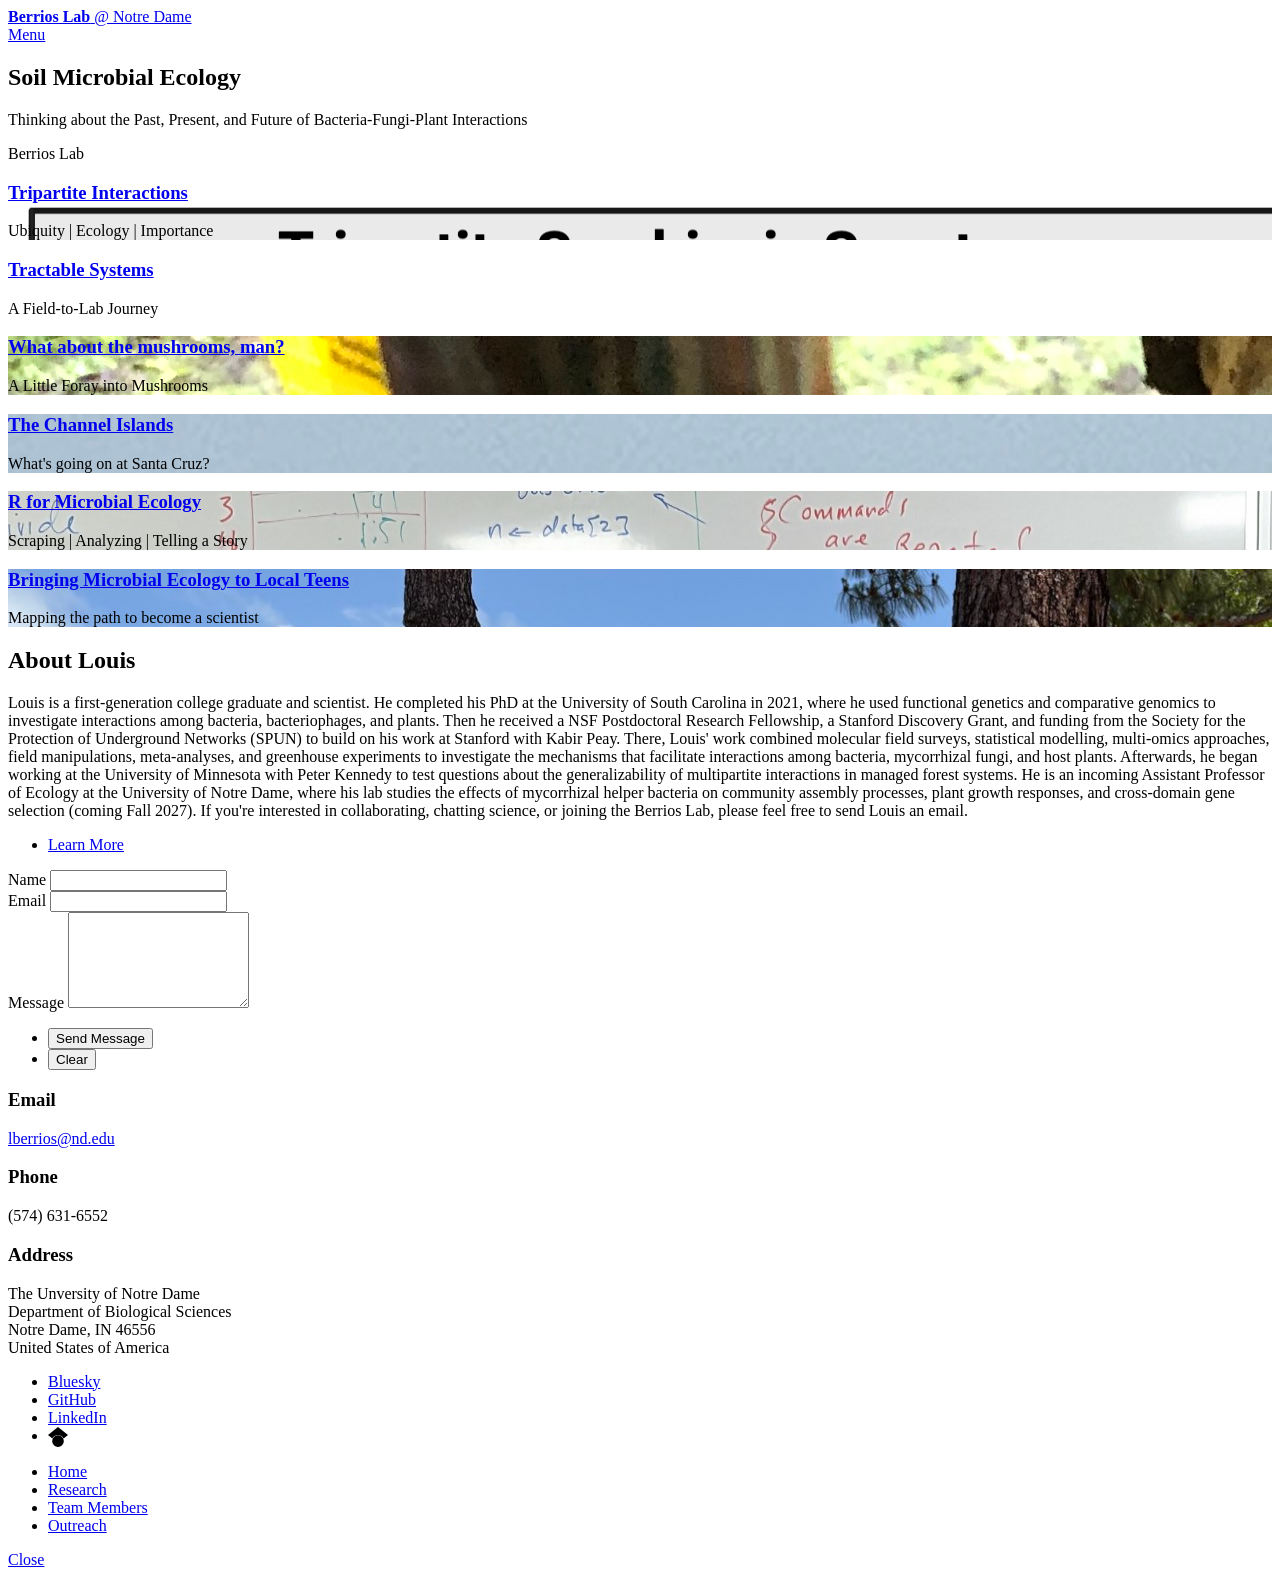
==== index.html @ 1d0874b7 "Update Google Scholar image source in index.html" ====
<!DOCTYPE HTML>
<!--
	Forty by HTML5 UP
	html5up.net | @ajlkn
	Free for personal and commercial use under the CCA 3.0 license (html5up.net/license)
-->
<html>
	<head>
		<title>Berrios Lab</title>
		<meta charset="utf-8" />
		<meta name="viewport" content="width=device-width, initial-scale=1, user-scalable=no" />
		<link rel="stylesheet" href="assets/css/main.css" />
		<link rel="icon" type="image/png" href="favicon.png?" />
		<link rel="stylesheet" href="https://cdn.jsdelivr.net/gh/jpswalsh/academicons@1/css/academicons.min.css">
		<noscript><link rel="stylesheet" href="assets/css/noscript.css" /></noscript>
	</head>
	<body class="is-preload">

		<!-- Wrapper -->
			<div id="wrapper">

				<!-- Header -->
					<header id="header" class="alt">
						<a href="index.html" class="logo"><strong>Berrios Lab</strong> <span>@ Notre Dame</span></a>
						<nav>
							<a href="#menu">Menu</a>
						</nav>
					</header>

				<!-- Menu -->
					<nav id="menu">
						<ul class="links">
							<li><a href="index.html">Home</a></li>
							<li><a href="research.html">Research</a></li>
							<li><a href="team.html">Team Members</a></li>
							<li><a href="outreach.html">Outreach</a></li>
						</ul>
						<ul class="actions stacked">
						</ul>
					</nav>

				<!-- Banner -->
					<section id="banner" class="major">
						<div class="inner">
							<header class="major">
								<h1>Soil Microbial Ecology</h1>
							</header>
							<div class="content">
								<p>Thinking about the Past, Present, and Future of Bacteria-Fungi-Plant Interactions</p>
								</div>
							</header>
							<div class="content">
								<p>Berrios Lab</p>
							</div>
							<article>
									<span class="image">
										<img src="images/banner1.jpeg" alt="" />
									</span>
						</div>
					</section>

				<!-- Main -->
					<div id="main">

						<!-- One -->
							<section id="one" class="tiles">
								<article>
									<span class="image">
										<img src="images/TripartiteSym.png" alt="" />
									</span>
									<header class="major">
										<h3><a href="research.html" class="link">Tripartite Interactions</a></h3>
										<p>Ubiquity | Ecology | Importance</p>
									</header>
								</article>
								<article>
									<span class="image">
										<img src="images/Summary2-2.png" alt="" />
									</span>
									<header class="major">
										<h3><a href="research.html" class="link">Tractable Systems</a></h3>
										<p>A Field-to-Lab Journey</p>
									</header>
								</article>
								<article>
									<span class="image">
										<img src="images/MushroomTable21.jpeg" alt="" />
									</span>
									<header class="major">
										<h3><a href="mushrooms.html" class="link">What about the mushrooms, man?</a></h3>
										<p>A Little Foray into Mushrooms</p>
									</header>
								</article>
								<article>
									<span class="image">
										<img src="images/CINP-1.jpeg" alt="" />
									</span>
									<header class="major">
										<h3><a href="SCI_SPUN.html" class="link">The Channel Islands</a></h3>
										<p>What's going on at Santa Cruz?</p>
									</header>
								</article>
								<article>
									<span class="image">
										<img src="images/Coding1Gen.JPG" alt="" />
									</span>
									<header class="major">
										<h3><a href="research.html" class="link">R for Microbial Ecology</a></h3>
										<p>Scraping | Analyzing | Telling a Story</p>
									</header>
								</article>
								<article>
									<span class="image">
										<img src="images/JLHS.PNG" alt="" />
									</span>
									<header class="major">
										<h3><a href="outreach.html" class="link">Bringing Microbial Ecology to Local Teens</a></h3>
										<p>Mapping the path to become a scientist</p>
									</header>
								</article>
							</section>

						<!-- Two -->
							<section id="two">
								<div class="inner">
									<header class="major">
										<h2>About Louis</h2>
									</header>
									<p> Louis is a first-generation college graduate and scientist. 
										He completed his PhD at the University of South Carolina in 2021, where he used functional genetics and comparative genomics to investigate interactions among bacteria, bacteriophages, and plants. 
										Then he received a NSF Postdoctoral Research Fellowship, a Stanford Discovery Grant, and funding from the Society for the Protection of Underground Networks (SPUN)
										to build on his work at Stanford with Kabir Peay. There, Louis' work combined molecular field surveys, statistical modelling, multi-omics approaches, field manipulations, meta-analyses, and greenhouse experiments to
									    investigate the mechanisms that facilitate interactions among bacteria, mycorrhizal fungi, and host plants. Afterwards, he began working at the University of Minnesota with Peter Kennedy to test questions about the generalizability of multipartite interactions in managed forest systems.
										He is an incoming Assistant Professor of Ecology at the University of Notre Dame, where his lab studies the effects of mycorrhizal helper bacteria on community assembly processes, plant growth responses, and cross-domain gene selection (coming Fall 2027). If you're interested in collaborating, chatting science, or joining the Berrios Lab,
										please feel free to send Louis an email. </p>
									<ul class="actions">
										<li><a href="research.html" class="button next">Learn More</a></li>
									</ul>
								</div>
							</section>

					</div>

				<!-- Contact -->
					<section id="contact">
						<div class="inner">
							<section>
								<form method="post" action="#">
									<div class="fields">
										<div class="field half">
											<label for="name">Name</label>
											<input type="text" name="name" id="name" />
										</div>
										<div class="field half">
											<label for="email">Email</label>
											<input type="text" name="email" id="email" />
										</div>
										<div class="field">
											<label for="message">Message</label>
											<textarea name="message" id="message" rows="6"></textarea>
										</div>
									</div>
									<ul class="actions">
										<li><input type="submit" value="Send Message" class="primary" /></li>
										<li><input type="reset" value="Clear" /></li>
									</ul>
								</form>
							</section>
							<section class="split">
								<section>
									<div class="contact-method">
										<span class="icon solid alt fa-envelope"></span>
										<h3>Email</h3>
										<a href="#">lberrios@nd.edu</a>
									</div>
								</section>
								<section>
									<div class="contact-method">
										<span class="icon solid alt fa-phone"></span>
										<h3>Phone</h3>
										<span>(574) 631-6552</span>
									</div>
								</section>
								<section>
									<div class="contact-method">
										<span class="icon solid alt fa-home"></span>
										<h3>Address</h3>
										<span>
										The Unversity of Notre Dame<br />
									    Department of Biological Sciences<br /> 
										Notre Dame, IN 46556<br />
										United States of America</span>
									</div>
								</section>
							</section>
						</div>
					</section>

				<!-- Footer -->
					<footer id="footer">
						<div class="inner">
							<ul class="icons">
    <li>
        <a href="https://bsky.app/profile/louberrios.bsky.social"
           class="icon brands alt fa-bluesky">
            <span class="label">Bluesky</span>
        </a>
    </li>

    <li>
        <a href="https://github.com/LouisBerrios"
           class="icon brands alt fa-github">
            <span class="label">GitHub</span>
        </a>
    </li>

    <li>
        <a href="https://www.linkedin.com/in/louis-berrios-b2316a267/"
           class="icon brands alt fa-linkedin-in">
            <span class="label">LinkedIn</span>
        </a>
    </li>

   <li>
    <a href="https://scholar.google.com/citations?user=UKVTgq8AAAAJ&hl=en&oi=ao">
        <img src="images/Google-Scholar.svg"
             alt="Google Scholar"
             style="width:1.25em;height:1.25em;vertical-align:middle;">
    </a>
</li>
</ul>

		<!-- Scripts -->
			<script src="assets/js/jquery.min.js"></script>
			<script src="assets/js/jquery.scrolly.min.js"></script>
			<script src="assets/js/jquery.scrollex.min.js"></script>
			<script src="assets/js/browser.min.js"></script>
			<script src="assets/js/breakpoints.min.js"></script>
			<script src="assets/js/util.js"></script>
			<script src="assets/js/main.js"></script>

	</body>
</html>
---- assets/css/main.css ----
@import url(fontawesome-all.min.css);
@import url("https://fonts.googleapis.com/css?family=Source+Sans+Pro:300,300italic,600,600italic");

/*
	Forty by HTML5 UP
	html5up.net | @ajlkn
	Free for personal and commercial use under the CCA 3.0 license (html5up.net/license)
*/

html, body, div, span, applet, object,
iframe, h1, h2, h3, h4, h5, h6, p, blockquote,
pre, a, abbr, acronym, address, big, cite,
code, del, dfn, em, img, ins, kbd, q, s, samp,
small, strike, strong, sub, sup, tt, var, b,
u, i, center, dl, dt, dd, ol, ul, li, fieldset,
form, label, legend, table, caption, tbody,
tfoot, thead, tr, th, td, article, aside,
canvas, details, embed, figure, figcaption,
footer, header, hgroup, menu, nav, output, ruby,
section, summary, time, mark, audio, video {
	margin: 0;
	padding: 0;
	border: 0;
	font-size: 100%;
	font: inherit;
	vertical-align: baseline;}

article, aside, details, figcaption, figure,
footer, header, hgroup, menu, nav, section {
	display: block;}

body {
	line-height: 1;
}

ol, ul {
	list-style: none;
}

blockquote, q {
	quotes: none;
}

	blockquote:before, blockquote:after, q:before, q:after {
		content: '';
		content: none;
	}

table {
	border-collapse: collapse;
	border-spacing: 0;
}

body {
	-webkit-text-size-adjust: none;
}

mark {
	background-color: transparent;
	color: inherit;
}

input::-moz-focus-inner {
	border: 0;
	padding: 0;
}

input, select, textarea {
	-moz-appearance: none;
	-webkit-appearance: none;
	-ms-appearance: none;
	appearance: none;
}

/* Basic */

	@-ms-viewport {
		width: device-width;
	}

	body {
		-ms-overflow-style: scrollbar;
	}

	@media screen and (max-width: 480px) {

		html, body {
			min-width: 320px;
		}

	}

	html {
		box-sizing: border-box;
	}

	*, *:before, *:after {
		box-sizing: inherit;
	}

	body {
		background: #242943;
	}

		body.is-preload *, body.is-preload *:before, body.is-preload *:after {
			-moz-animation: none !important;
			-webkit-animation: none !important;
			-ms-animation: none !important;
			animation: none !important;
			-moz-transition: none !important;
			-webkit-transition: none !important;
			-ms-transition: none !important;
			transition: none !important;
		}

/* Type */

	body, input, select, textarea {
		color: #ffffff;
		font-family: "Source Sans Pro", Helvetica, sans-serif;
		font-size: 17pt;
		font-weight: 300;
		letter-spacing: 0.025em;
		line-height: 1.65;
	}

		@media screen and (max-width: 1680px) {

			body, input, select, textarea {
				font-size: 14pt;
			}

		}

		@media screen and (max-width: 1280px) {

			body, input, select, textarea {
				font-size: 12pt;
			}

		}

		@media screen and (max-width: 360px) {

			body, input, select, textarea {
				font-size: 11pt;
			}

		}

	a {
		-moz-transition: color 0.2s ease-in-out, border-bottom-color 0.2s ease-in-out;
		-webkit-transition: color 0.2s ease-in-out, border-bottom-color 0.2s ease-in-out;
		-ms-transition: color 0.2s ease-in-out, border-bottom-color 0.2s ease-in-out;
		transition: color 0.2s ease-in-out, border-bottom-color 0.2s ease-in-out;
		border-bottom: dotted 1px;
		color: inherit;
		text-decoration: none;
	}

		a:hover {
			border-bottom-color: transparent;
			color: #9bf1ff !important;
		}

		a:active {
			color: #53e3fb !important;
		}

	strong, b {
		color: #ffffff;
		font-weight: 600;
	}

	em, i {
		font-style: italic;
	}

	p {
		margin: 0 0 2em 0;
	}

	h1, h2, h3, h4, h5, h6 {
		color: #ffffff;
		font-weight: 600;
		line-height: 1.65;
		margin: 0 0 1em 0;
	}

		h1 a, h2 a, h3 a, h4 a, h5 a, h6 a {
			color: inherit;
			border-bottom: 0;
		}

	h1 {
		font-size: 2.5em;
	}

	h2 {
		font-size: 1.75em;
	}

	h3 {
		font-size: 1.35em;
	}

	h4 {
		font-size: 1.1em;
	}

	h5 {
		font-size: 0.9em;
	}

	h6 {
		font-size: 0.7em;
	}

	@media screen and (max-width: 736px) {

		h1 {
			font-size: 2em;
		}

		h2 {
			font-size: 1.5em;
		}

		h3 {
			font-size: 1.25em;
		}

	}

	sub {
		font-size: 0.8em;
		position: relative;
		top: 0.5em;
	}

	sup {
		font-size: 0.8em;
		position: relative;
		top: -0.5em;
	}

	blockquote {
		border-left: solid 4px rgba(212, 212, 255, 0.1);
		font-style: italic;
		margin: 0 0 2em 0;
		padding: 0.5em 0 0.5em 2em;
	}

	code {
		background: rgba(212, 212, 255, 0.035);
		font-family: "Courier New", monospace;
		font-size: 0.9em;
		margin: 0 0.25em;
		padding: 0.25em 0.65em;
	}

	pre {
		-webkit-overflow-scrolling: touch;
		font-family: "Courier New", monospace;
		font-size: 0.9em;
		margin: 0 0 2em 0;
	}

		pre code {
			display: block;
			line-height: 1.75;
			padding: 1em 1.5em;
			overflow-x: auto;
		}

	hr {
		border: 0;
		border-bottom: solid 1px rgba(212, 212, 255, 0.1);
		margin: 2em 0;
	}

		hr.major {
			margin: 3em 0;
		}

	.align-left {
		text-align: left;
	}

	.align-center {
		text-align: center;
	}

	.align-right {
		text-align: right;
	}

/* Row */

	.row {
		display: flex;
		flex-wrap: wrap;
		box-sizing: border-box;
		align-items: stretch;
	}

		.row > * {
			box-sizing: border-box;
		}

		.row.gtr-uniform > * > :last-child {
			margin-bottom: 0;
		}

		.row.aln-left {
			justify-content: flex-start;
		}

		.row.aln-center {
			justify-content: center;
		}

		.row.aln-right {
			justify-content: flex-end;
		}

		.row.aln-top {
			align-items: flex-start;
		}

		.row.aln-middle {
			align-items: center;
		}

		.row.aln-bottom {
			align-items: flex-end;
		}

		.row > .imp {
			order: -1;
		}

		.row > .col-1 {
			width: 8.33333%;
		}

		.row > .off-1 {
			margin-left: 8.33333%;
		}

		.row > .col-2 {
			width: 16.66667%;
		}

		.row > .off-2 {
			margin-left: 16.66667%;
		}

		.row > .col-3 {
			width: 25%;
		}

		.row > .off-3 {
			margin-left: 25%;
		}

		.row > .col-4 {
			width: 33.33333%;
		}

		.row > .off-4 {
			margin-left: 33.33333%;
		}

		.row > .col-5 {
			width: 41.66667%;
		}

		.row > .off-5 {
			margin-left: 41.66667%;
		}

		.row > .col-6 {
			width: 50%;
		}

		.row > .off-6 {
			margin-left: 50%;
		}

		.row > .col-7 {
			width: 58.33333%;
		}

		.row > .off-7 {
			margin-left: 58.33333%;
		}

		.row > .col-8 {
			width: 66.66667%;
		}

		.row > .off-8 {
			margin-left: 66.66667%;
		}

		.row > .col-9 {
			width: 75%;
		}

		.row > .off-9 {
			margin-left: 75%;
		}

		.row > .col-10 {
			width: 83.33333%;
		}

		.row > .off-10 {
			margin-left: 83.33333%;
		}

		.row > .col-11 {
			width: 91.66667%;
		}

		.row > .off-11 {
			margin-left: 91.66667%;
		}

		.row > .col-12 {
			width: 100%;
		}

		.row > .off-12 {
			margin-left: 100%;
		}

		.row.gtr-0 {
			margin-top: 0;
			margin-left: 0em;
		}

			.row.gtr-0 > * {
				padding: 0 0 0 0em;
			}

			.row.gtr-0.gtr-uniform {
				margin-top: 0em;
			}

				.row.gtr-0.gtr-uniform > * {
					padding-top: 0em;
				}

		.row.gtr-25 {
			margin-top: 0;
			margin-left: -0.5em;
		}

			.row.gtr-25 > * {
				padding: 0 0 0 0.5em;
			}

			.row.gtr-25.gtr-uniform {
				margin-top: -0.5em;
			}

				.row.gtr-25.gtr-uniform > * {
					padding-top: 0.5em;
				}

		.row.gtr-50 {
			margin-top: 0;
			margin-left: -1em;
		}

			.row.gtr-50 > * {
				padding: 0 0 0 1em;
			}

			.row.gtr-50.gtr-uniform {
				margin-top: -1em;
			}

				.row.gtr-50.gtr-uniform > * {
					padding-top: 1em;
				}

		.row {
			margin-top: 0;
			margin-left: -2em;
		}

			.row > * {
				padding: 0 0 0 2em;
			}

			.row.gtr-uniform {
				margin-top: -2em;
			}

				.row.gtr-uniform > * {
					padding-top: 2em;
				}

		.row.gtr-150 {
			margin-top: 0;
			margin-left: -3em;
		}

			.row.gtr-150 > * {
				padding: 0 0 0 3em;
			}

			.row.gtr-150.gtr-uniform {
				margin-top: -3em;
			}

				.row.gtr-150.gtr-uniform > * {
					padding-top: 3em;
				}

		.row.gtr-200 {
			margin-top: 0;
			margin-left: -4em;
		}

			.row.gtr-200 > * {
				padding: 0 0 0 4em;
			}

			.row.gtr-200.gtr-uniform {
				margin-top: -4em;
			}

				.row.gtr-200.gtr-uniform > * {
					padding-top: 4em;
				}

		@media screen and (max-width: 1680px) {

			.row {
				display: flex;
				flex-wrap: wrap;
				box-sizing: border-box;
				align-items: stretch;
			}

				.row > * {
					box-sizing: border-box;
				}

				.row.gtr-uniform > * > :last-child {
					margin-bottom: 0;
				}

				.row.aln-left {
					justify-content: flex-start;
				}

				.row.aln-center {
					justify-content: center;
				}

				.row.aln-right {
					justify-content: flex-end;
				}

				.row.aln-top {
					align-items: flex-start;
				}

				.row.aln-middle {
					align-items: center;
				}

				.row.aln-bottom {
					align-items: flex-end;
				}

				.row > .imp-xlarge {
					order: -1;
				}

				.row > .col-1-xlarge {
					width: 8.33333%;
				}

				.row > .off-1-xlarge {
					margin-left: 8.33333%;
				}

				.row > .col-2-xlarge {
					width: 16.66667%;
				}

				.row > .off-2-xlarge {
					margin-left: 16.66667%;
				}

				.row > .col-3-xlarge {
					width: 25%;
				}

				.row > .off-3-xlarge {
					margin-left: 25%;
				}

				.row > .col-4-xlarge {
					width: 33.33333%;
				}

				.row > .off-4-xlarge {
					margin-left: 33.33333%;
				}

				.row > .col-5-xlarge {
					width: 41.66667%;
				}

				.row > .off-5-xlarge {
					margin-left: 41.66667%;
				}

				.row > .col-6-xlarge {
					width: 50%;
				}

				.row > .off-6-xlarge {
					margin-left: 50%;
				}

				.row > .col-7-xlarge {
					width: 58.33333%;
				}

				.row > .off-7-xlarge {
					margin-left: 58.33333%;
				}

				.row > .col-8-xlarge {
					width: 66.66667%;
				}

				.row > .off-8-xlarge {
					margin-left: 66.66667%;
				}

				.row > .col-9-xlarge {
					width: 75%;
				}

				.row > .off-9-xlarge {
					margin-left: 75%;
				}

				.row > .col-10-xlarge {
					width: 83.33333%;
				}

				.row > .off-10-xlarge {
					margin-left: 83.33333%;
				}

				.row > .col-11-xlarge {
					width: 91.66667%;
				}

				.row > .off-11-xlarge {
					margin-left: 91.66667%;
				}

				.row > .col-12-xlarge {
					width: 100%;
				}

				.row > .off-12-xlarge {
					margin-left: 100%;
				}

				.row.gtr-0 {
					margin-top: 0;
					margin-left: 0em;
				}

					.row.gtr-0 > * {
						padding: 0 0 0 0em;
					}

					.row.gtr-0.gtr-uniform {
						margin-top: 0em;
					}

						.row.gtr-0.gtr-uniform > * {
							padding-top: 0em;
						}

				.row.gtr-25 {
					margin-top: 0;
					margin-left: -0.5em;
				}

					.row.gtr-25 > * {
						padding: 0 0 0 0.5em;
					}

					.row.gtr-25.gtr-uniform {
						margin-top: -0.5em;
					}

						.row.gtr-25.gtr-uniform > * {
							padding-top: 0.5em;
						}

				.row.gtr-50 {
					margin-top: 0;
					margin-left: -1em;
				}

					.row.gtr-50 > * {
						padding: 0 0 0 1em;
					}

					.row.gtr-50.gtr-uniform {
						margin-top: -1em;
					}

						.row.gtr-50.gtr-uniform > * {
							padding-top: 1em;
						}

				.row {
					margin-top: 0;
					margin-left: -2em;
				}

					.row > * {
						padding: 0 0 0 2em;
					}

					.row.gtr-uniform {
						margin-top: -2em;
					}

						.row.gtr-uniform > * {
							padding-top: 2em;
						}

				.row.gtr-150 {
					margin-top: 0;
					margin-left: -3em;
				}

					.row.gtr-150 > * {
						padding: 0 0 0 3em;
					}

					.row.gtr-150.gtr-uniform {
						margin-top: -3em;
					}

						.row.gtr-150.gtr-uniform > * {
							padding-top: 3em;
						}

				.row.gtr-200 {
					margin-top: 0;
					margin-left: -4em;
				}

					.row.gtr-200 > * {
						padding: 0 0 0 4em;
					}

					.row.gtr-200.gtr-uniform {
						margin-top: -4em;
					}

						.row.gtr-200.gtr-uniform > * {
							padding-top: 4em;
						}

		}

		@media screen and (max-width: 1280px) {

			.row {
				display: flex;
				flex-wrap: wrap;
				box-sizing: border-box;
				align-items: stretch;
			}

				.row > * {
					box-sizing: border-box;
				}

				.row.gtr-uniform > * > :last-child {
					margin-bottom: 0;
				}

				.row.aln-left {
					justify-content: flex-start;
				}

				.row.aln-center {
					justify-content: center;
				}

				.row.aln-right {
					justify-content: flex-end;
				}

				.row.aln-top {
					align-items: flex-start;
				}

				.row.aln-middle {
					align-items: center;
				}

				.row.aln-bottom {
					align-items: flex-end;
				}

				.row > .imp-large {
					order: -1;
				}

				.row > .col-1-large {
					width: 8.33333%;
				}

				.row > .off-1-large {
					margin-left: 8.33333%;
				}

				.row > .col-2-large {
					width: 16.66667%;
				}

				.row > .off-2-large {
					margin-left: 16.66667%;
				}

				.row > .col-3-large {
					width: 25%;
				}

				.row > .off-3-large {
					margin-left: 25%;
				}

				.row > .col-4-large {
					width: 33.33333%;
				}

				.row > .off-4-large {
					margin-left: 33.33333%;
				}

				.row > .col-5-large {
					width: 41.66667%;
				}

				.row > .off-5-large {
					margin-left: 41.66667%;
				}

				.row > .col-6-large {
					width: 50%;
				}

				.row > .off-6-large {
					margin-left: 50%;
				}

				.row > .col-7-large {
					width: 58.33333%;
				}

				.row > .off-7-large {
					margin-left: 58.33333%;
				}

				.row > .col-8-large {
					width: 66.66667%;
				}

				.row > .off-8-large {
					margin-left: 66.66667%;
				}

				.row > .col-9-large {
					width: 75%;
				}

				.row > .off-9-large {
					margin-left: 75%;
				}

				.row > .col-10-large {
					width: 83.33333%;
				}

				.row > .off-10-large {
					margin-left: 83.33333%;
				}

				.row > .col-11-large {
					width: 91.66667%;
				}

				.row > .off-11-large {
					margin-left: 91.66667%;
				}

				.row > .col-12-large {
					width: 100%;
				}

				.row > .off-12-large {
					margin-left: 100%;
				}

				.row.gtr-0 {
					margin-top: 0;
					margin-left: 0em;
				}

					.row.gtr-0 > * {
						padding: 0 0 0 0em;
					}

					.row.gtr-0.gtr-uniform {
						margin-top: 0em;
					}

						.row.gtr-0.gtr-uniform > * {
							padding-top: 0em;
						}

				.row.gtr-25 {
					margin-top: 0;
					margin-left: -0.375em;
				}

					.row.gtr-25 > * {
						padding: 0 0 0 0.375em;
					}

					.row.gtr-25.gtr-uniform {
						margin-top: -0.375em;
					}

						.row.gtr-25.gtr-uniform > * {
							padding-top: 0.375em;
						}

				.row.gtr-50 {
					margin-top: 0;
					margin-left: -0.75em;
				}

					.row.gtr-50 > * {
						padding: 0 0 0 0.75em;
					}

					.row.gtr-50.gtr-uniform {
						margin-top: -0.75em;
					}

						.row.gtr-50.gtr-uniform > * {
							padding-top: 0.75em;
						}

				.row {
					margin-top: 0;
					margin-left: -1.5em;
				}

					.row > * {
						padding: 0 0 0 1.5em;
					}

					.row.gtr-uniform {
						margin-top: -1.5em;
					}

						.row.gtr-uniform > * {
							padding-top: 1.5em;
						}

				.row.gtr-150 {
					margin-top: 0;
					margin-left: -2.25em;
				}

					.row.gtr-150 > * {
						padding: 0 0 0 2.25em;
					}

					.row.gtr-150.gtr-uniform {
						margin-top: -2.25em;
					}

						.row.gtr-150.gtr-uniform > * {
							padding-top: 2.25em;
						}

				.row.gtr-200 {
					margin-top: 0;
					margin-left: -3em;
				}

					.row.gtr-200 > * {
						padding: 0 0 0 3em;
					}

					.row.gtr-200.gtr-uniform {
						margin-top: -3em;
					}

						.row.gtr-200.gtr-uniform > * {
							padding-top: 3em;
						}

		}

		@media screen and (max-width: 980px) {

			.row {
				display: flex;
				flex-wrap: wrap;
				box-sizing: border-box;
				align-items: stretch;
			}

				.row > * {
					box-sizing: border-box;
				}

				.row.gtr-uniform > * > :last-child {
					margin-bottom: 0;
				}

				.row.aln-left {
					justify-content: flex-start;
				}

				.row.aln-center {
					justify-content: center;
				}

				.row.aln-right {
					justify-content: flex-end;
				}

				.row.aln-top {
					align-items: flex-start;
				}

				.row.aln-middle {
					align-items: center;
				}

				.row.aln-bottom {
					align-items: flex-end;
				}

				.row > .imp-medium {
					order: -1;
				}

				.row > .col-1-medium {
					width: 8.33333%;
				}

				.row > .off-1-medium {
					margin-left: 8.33333%;
				}

				.row > .col-2-medium {
					width: 16.66667%;
				}

				.row > .off-2-medium {
					margin-left: 16.66667%;
				}

				.row > .col-3-medium {
					width: 25%;
				}

				.row > .off-3-medium {
					margin-left: 25%;
				}

				.row > .col-4-medium {
					width: 33.33333%;
				}

				.row > .off-4-medium {
					margin-left: 33.33333%;
				}

				.row > .col-5-medium {
					width: 41.66667%;
				}

				.row > .off-5-medium {
					margin-left: 41.66667%;
				}

				.row > .col-6-medium {
					width: 50%;
				}

				.row > .off-6-medium {
					margin-left: 50%;
				}

				.row > .col-7-medium {
					width: 58.33333%;
				}

				.row > .off-7-medium {
					margin-left: 58.33333%;
				}

				.row > .col-8-medium {
					width: 66.66667%;
				}

				.row > .off-8-medium {
					margin-left: 66.66667%;
				}

				.row > .col-9-medium {
					width: 75%;
				}

				.row > .off-9-medium {
					margin-left: 75%;
				}

				.row > .col-10-medium {
					width: 83.33333%;
				}

				.row > .off-10-medium {
					margin-left: 83.33333%;
				}

				.row > .col-11-medium {
					width: 91.66667%;
				}

				.row > .off-11-medium {
					margin-left: 91.66667%;
				}

				.row > .col-12-medium {
					width: 100%;
				}

				.row > .off-12-medium {
					margin-left: 100%;
				}

				.row.gtr-0 {
					margin-top: 0;
					margin-left: 0em;
				}

					.row.gtr-0 > * {
						padding: 0 0 0 0em;
					}

					.row.gtr-0.gtr-uniform {
						margin-top: 0em;
					}

						.row.gtr-0.gtr-uniform > * {
							padding-top: 0em;
						}

				.row.gtr-25 {
					margin-top: 0;
					margin-left: -0.375em;
				}

					.row.gtr-25 > * {
						padding: 0 0 0 0.375em;
					}

					.row.gtr-25.gtr-uniform {
						margin-top: -0.375em;
					}

						.row.gtr-25.gtr-uniform > * {
							padding-top: 0.375em;
						}

				.row.gtr-50 {
					margin-top: 0;
					margin-left: -0.75em;
				}

					.row.gtr-50 > * {
						padding: 0 0 0 0.75em;
					}

					.row.gtr-50.gtr-uniform {
						margin-top: -0.75em;
					}

						.row.gtr-50.gtr-uniform > * {
							padding-top: 0.75em;
						}

				.row {
					margin-top: 0;
					margin-left: -1.5em;
				}

					.row > * {
						padding: 0 0 0 1.5em;
					}

					.row.gtr-uniform {
						margin-top: -1.5em;
					}

						.row.gtr-uniform > * {
							padding-top: 1.5em;
						}

				.row.gtr-150 {
					margin-top: 0;
					margin-left: -2.25em;
				}

					.row.gtr-150 > * {
						padding: 0 0 0 2.25em;
					}

					.row.gtr-150.gtr-uniform {
						margin-top: -2.25em;
					}

						.row.gtr-150.gtr-uniform > * {
							padding-top: 2.25em;
						}

				.row.gtr-200 {
					margin-top: 0;
					margin-left: -3em;
				}

					.row.gtr-200 > * {
						padding: 0 0 0 3em;
					}

					.row.gtr-200.gtr-uniform {
						margin-top: -3em;
					}

						.row.gtr-200.gtr-uniform > * {
							padding-top: 3em;
						}

		}

		@media screen and (max-width: 736px) {

			.row {
				display: flex;
				flex-wrap: wrap;
				box-sizing: border-box;
				align-items: stretch;
			}

				.row > * {
					box-sizing: border-box;
				}

				.row.gtr-uniform > * > :last-child {
					margin-bottom: 0;
				}

				.row.aln-left {
					justify-content: flex-start;
				}

				.row.aln-center {
					justify-content: center;
				}

				.row.aln-right {
					justify-content: flex-end;
				}

				.row.aln-top {
					align-items: flex-start;
				}

				.row.aln-middle {
					align-items: center;
				}

				.row.aln-bottom {
					align-items: flex-end;
				}

				.row > .imp-small {
					order: -1;
				}

				.row > .col-1-small {
					width: 8.33333%;
				}

				.row > .off-1-small {
					margin-left: 8.33333%;
				}

				.row > .col-2-small {
					width: 16.66667%;
				}

				.row > .off-2-small {
					margin-left: 16.66667%;
				}

				.row > .col-3-small {
					width: 25%;
				}

				.row > .off-3-small {
					margin-left: 25%;
				}

				.row > .col-4-small {
					width: 33.33333%;
				}

				.row > .off-4-small {
					margin-left: 33.33333%;
				}

				.row > .col-5-small {
					width: 41.66667%;
				}

				.row > .off-5-small {
					margin-left: 41.66667%;
				}

				.row > .col-6-small {
					width: 50%;
				}

				.row > .off-6-small {
					margin-left: 50%;
				}

				.row > .col-7-small {
					width: 58.33333%;
				}

				.row > .off-7-small {
					margin-left: 58.33333%;
				}

				.row > .col-8-small {
					width: 66.66667%;
				}

				.row > .off-8-small {
					margin-left: 66.66667%;
				}

				.row > .col-9-small {
					width: 75%;
				}

				.row > .off-9-small {
					margin-left: 75%;
				}

				.row > .col-10-small {
					width: 83.33333%;
				}

				.row > .off-10-small {
					margin-left: 83.33333%;
				}

				.row > .col-11-small {
					width: 91.66667%;
				}

				.row > .off-11-small {
					margin-left: 91.66667%;
				}

				.row > .col-12-small {
					width: 100%;
				}

				.row > .off-12-small {
					margin-left: 100%;
				}

				.row.gtr-0 {
					margin-top: 0;
					margin-left: 0em;
				}

					.row.gtr-0 > * {
						padding: 0 0 0 0em;
					}

					.row.gtr-0.gtr-uniform {
						margin-top: 0em;
					}

						.row.gtr-0.gtr-uniform > * {
							padding-top: 0em;
						}

				.row.gtr-25 {
					margin-top: 0;
					margin-left: -0.3125em;
				}

					.row.gtr-25 > * {
						padding: 0 0 0 0.3125em;
					}

					.row.gtr-25.gtr-uniform {
						margin-top: -0.3125em;
					}

						.row.gtr-25.gtr-uniform > * {
							padding-top: 0.3125em;
						}

				.row.gtr-50 {
					margin-top: 0;
					margin-left: -0.625em;
				}

					.row.gtr-50 > * {
						padding: 0 0 0 0.625em;
					}

					.row.gtr-50.gtr-uniform {
						margin-top: -0.625em;
					}

						.row.gtr-50.gtr-uniform > * {
							padding-top: 0.625em;
						}

				.row {
					margin-top: 0;
					margin-left: -1.25em;
				}

					.row > * {
						padding: 0 0 0 1.25em;
					}

					.row.gtr-uniform {
						margin-top: -1.25em;
					}

						.row.gtr-uniform > * {
							padding-top: 1.25em;
						}

				.row.gtr-150 {
					margin-top: 0;
					margin-left: -1.875em;
				}

					.row.gtr-150 > * {
						padding: 0 0 0 1.875em;
					}

					.row.gtr-150.gtr-uniform {
						margin-top: -1.875em;
					}

						.row.gtr-150.gtr-uniform > * {
							padding-top: 1.875em;
						}

				.row.gtr-200 {
					margin-top: 0;
					margin-left: -2.5em;
				}

					.row.gtr-200 > * {
						padding: 0 0 0 2.5em;
					}

					.row.gtr-200.gtr-uniform {
						margin-top: -2.5em;
					}

						.row.gtr-200.gtr-uniform > * {
							padding-top: 2.5em;
						}

		}

		@media screen and (max-width: 480px) {

			.row {
				display: flex;
				flex-wrap: wrap;
				box-sizing: border-box;
				align-items: stretch;
			}

				.row > * {
					box-sizing: border-box;
				}

				.row.gtr-uniform > * > :last-child {
					margin-bottom: 0;
				}

				.row.aln-left {
					justify-content: flex-start;
				}

				.row.aln-center {
					justify-content: center;
				}

				.row.aln-right {
					justify-content: flex-end;
				}

				.row.aln-top {
					align-items: flex-start;
				}

				.row.aln-middle {
					align-items: center;
				}

				.row.aln-bottom {
					align-items: flex-end;
				}

				.row > .imp-xsmall {
					order: -1;
				}

				.row > .col-1-xsmall {
					width: 8.33333%;
				}

				.row > .off-1-xsmall {
					margin-left: 8.33333%;
				}

				.row > .col-2-xsmall {
					width: 16.66667%;
				}

				.row > .off-2-xsmall {
					margin-left: 16.66667%;
				}

				.row > .col-3-xsmall {
					width: 25%;
				}

				.row > .off-3-xsmall {
					margin-left: 25%;
				}

				.row > .col-4-xsmall {
					width: 33.33333%;
				}

				.row > .off-4-xsmall {
					margin-left: 33.33333%;
				}

				.row > .col-5-xsmall {
					width: 41.66667%;
				}

				.row > .off-5-xsmall {
					margin-left: 41.66667%;
				}

				.row > .col-6-xsmall {
					width: 50%;
				}

				.row > .off-6-xsmall {
					margin-left: 50%;
				}

				.row > .col-7-xsmall {
					width: 58.33333%;
				}

				.row > .off-7-xsmall {
					margin-left: 58.33333%;
				}

				.row > .col-8-xsmall {
					width: 66.66667%;
				}

				.row > .off-8-xsmall {
					margin-left: 66.66667%;
				}

				.row > .col-9-xsmall {
					width: 75%;
				}

				.row > .off-9-xsmall {
					margin-left: 75%;
				}

				.row > .col-10-xsmall {
					width: 83.33333%;
				}

				.row > .off-10-xsmall {
					margin-left: 83.33333%;
				}

				.row > .col-11-xsmall {
					width: 91.66667%;
				}

				.row > .off-11-xsmall {
					margin-left: 91.66667%;
				}

				.row > .col-12-xsmall {
					width: 100%;
				}

				.row > .off-12-xsmall {
					margin-left: 100%;
				}

				.row.gtr-0 {
					margin-top: 0;
					margin-left: 0em;
				}

					.row.gtr-0 > * {
						padding: 0 0 0 0em;
					}

					.row.gtr-0.gtr-uniform {
						margin-top: 0em;
					}

						.row.gtr-0.gtr-uniform > * {
							padding-top: 0em;
						}

				.row.gtr-25 {
					margin-top: 0;
					margin-left: -0.3125em;
				}

					.row.gtr-25 > * {
						padding: 0 0 0 0.3125em;
					}

					.row.gtr-25.gtr-uniform {
						margin-top: -0.3125em;
					}

						.row.gtr-25.gtr-uniform > * {
							padding-top: 0.3125em;
						}

				.row.gtr-50 {
					margin-top: 0;
					margin-left: -0.625em;
				}

					.row.gtr-50 > * {
						padding: 0 0 0 0.625em;
					}

					.row.gtr-50.gtr-uniform {
						margin-top: -0.625em;
					}

						.row.gtr-50.gtr-uniform > * {
							padding-top: 0.625em;
						}

				.row {
					margin-top: 0;
					margin-left: -1.25em;
				}

					.row > * {
						padding: 0 0 0 1.25em;
					}

					.row.gtr-uniform {
						margin-top: -1.25em;
					}

						.row.gtr-uniform > * {
							padding-top: 1.25em;
						}

				.row.gtr-150 {
					margin-top: 0;
					margin-left: -1.875em;
				}

					.row.gtr-150 > * {
						padding: 0 0 0 1.875em;
					}

					.row.gtr-150.gtr-uniform {
						margin-top: -1.875em;
					}

						.row.gtr-150.gtr-uniform > * {
							padding-top: 1.875em;
						}

				.row.gtr-200 {
					margin-top: 0;
					margin-left: -2.5em;
				}

					.row.gtr-200 > * {
						padding: 0 0 0 2.5em;
					}

					.row.gtr-200.gtr-uniform {
						margin-top: -2.5em;
					}

						.row.gtr-200.gtr-uniform > * {
							padding-top: 2.5em;
						}

		}

/* Section/Article */

	section.special, article.special {
		text-align: center;
	}

	header.major {
		width: -moz-max-content;
		width: -webkit-max-content;
		width: -ms-max-content;
		width: max-content;
		margin-bottom: 2em;
	}

		header.major > :first-child {
			margin-bottom: 0;
			width: calc(100% + 0.5em);
		}

			header.major > :first-child:after {
				content: '';
				background-color: #ffffff;
				display: block;
				height: 2px;
				margin: 0.325em 0 0.5em 0;
				width: 100%;
			}

		header.major > p {
			font-size: 0.7em;
			font-weight: 600;
			letter-spacing: 0.25em;
			margin-bottom: 0;
			text-transform: uppercase;
		}

		body.is-ie header.major > :first-child:after {
			max-width: 9em;
		}

		body.is-ie header.major > h1:after {
			max-width: 100% !important;
		}

	@media screen and (max-width: 736px) {

		header.major > p br {
			display: none;
		}

	}

/* Form */

	form {
		margin: 0 0 2em 0;
	}

		form > :last-child {
			margin-bottom: 0;
		}

		form > .fields {
			display: -moz-flex;
			display: -webkit-flex;
			display: -ms-flex;
			display: flex;
			-moz-flex-wrap: wrap;
			-webkit-flex-wrap: wrap;
			-ms-flex-wrap: wrap;
			flex-wrap: wrap;
			width: calc(100% + 3em);
			margin: -1.5em 0 2em -1.5em;
		}

			form > .fields > .field {
				-moz-flex-grow: 0;
				-webkit-flex-grow: 0;
				-ms-flex-grow: 0;
				flex-grow: 0;
				-moz-flex-shrink: 0;
				-webkit-flex-shrink: 0;
				-ms-flex-shrink: 0;
				flex-shrink: 0;
				padding: 1.5em 0 0 1.5em;
				width: calc(100% - 1.5em);
			}

				form > .fields > .field.half {
					width: calc(50% - 0.75em);
				}

				form > .fields > .field.third {
					width: calc(100%/3 - 0.5em);
				}

				form > .fields > .field.quarter {
					width: calc(25% - 0.375em);
				}

		@media screen and (max-width: 480px) {

			form > .fields {
				width: calc(100% + 3em);
				margin: -1.5em 0 2em -1.5em;
			}

				form > .fields > .field {
					padding: 1.5em 0 0 1.5em;
					width: calc(100% - 1.5em);
				}

					form > .fields > .field.half {
						width: calc(100% - 1.5em);
					}

					form > .fields > .field.third {
						width: calc(100% - 1.5em);
					}

					form > .fields > .field.quarter {
						width: calc(100% - 1.5em);
					}

		}

	label {
		color: #ffffff;
		display: block;
		font-size: 0.8em;
		font-weight: 600;
		letter-spacing: 0.25em;
		margin: 0 0 1em 0;
		text-transform: uppercase;
	}

	input[type="text"],
	input[type="password"],
	input[type="email"],
	input[type="tel"],
	input[type="search"],
	input[type="url"],
	select,
	textarea {
		-moz-appearance: none;
		-webkit-appearance: none;
		-ms-appearance: none;
		appearance: none;
		background: rgba(212, 212, 255, 0.035);
		border: none;
		border-radius: 0;
		color: inherit;
		display: block;
		outline: 0;
		padding: 0 1em;
		text-decoration: none;
		width: 100%;
	}

		input[type="text"]:invalid,
		input[type="password"]:invalid,
		input[type="email"]:invalid,
		input[type="tel"]:invalid,
		input[type="search"]:invalid,
		input[type="url"]:invalid,
		select:invalid,
		textarea:invalid {
			box-shadow: none;
		}

		input[type="text"]:focus,
		input[type="password"]:focus,
		input[type="email"]:focus,
		input[type="tel"]:focus,
		input[type="search"]:focus,
		input[type="url"]:focus,
		select:focus,
		textarea:focus {
			border-color: #9bf1ff;
			box-shadow: 0 0 0 2px #9bf1ff;
		}

	select {
		background-image: url("data:image/svg+xml;charset=utf8,%3Csvg xmlns='http://www.w3.org/2000/svg' width='40' height='40' preserveAspectRatio='none' viewBox='0 0 40 40'%3E%3Cpath d='M9.4,12.3l10.4,10.4l10.4-10.4c0.2-0.2,0.5-0.4,0.9-0.4c0.3,0,0.6,0.1,0.9,0.4l3.3,3.3c0.2,0.2,0.4,0.5,0.4,0.9 c0,0.4-0.1,0.6-0.4,0.9L20.7,31.9c-0.2,0.2-0.5,0.4-0.9,0.4c-0.3,0-0.6-0.1-0.9-0.4L4.3,17.3c-0.2-0.2-0.4-0.5-0.4-0.9 c0-0.4,0.1-0.6,0.4-0.9l3.3-3.3c0.2-0.2,0.5-0.4,0.9-0.4S9.1,12.1,9.4,12.3z' fill='rgba(212, 212, 255, 0.1)' /%3E%3C/svg%3E");
		background-size: 1.25rem;
		background-repeat: no-repeat;
		background-position: calc(100% - 1rem) center;
		height: 2.75em;
		padding-right: 2.75em;
		text-overflow: ellipsis;
	}

		select option {
			color: #ffffff;
			background: #242943;
		}

		select:focus::-ms-value {
			background-color: transparent;
		}

		select::-ms-expand {
			display: none;
		}

	input[type="text"],
	input[type="password"],
	input[type="email"],
	input[type="tel"],
	input[type="search"],
	input[type="url"],
	select {
		height: 2.75em;
	}

	textarea {
		padding: 0.75em 1em;
	}

	input[type="checkbox"],
	input[type="radio"] {
		-moz-appearance: none;
		-webkit-appearance: none;
		-ms-appearance: none;
		appearance: none;
		display: block;
		float: left;
		margin-right: -2em;
		opacity: 0;
		width: 1em;
		z-index: -1;
	}

		input[type="checkbox"] + label,
		input[type="radio"] + label {
			text-decoration: none;
			color: #ffffff;
			cursor: pointer;
			display: inline-block;
			font-weight: 300;
			padding-left: 2.65em;
			padding-right: 0.75em;
			position: relative;
		}

			input[type="checkbox"] + label:before,
			input[type="radio"] + label:before {
				-moz-osx-font-smoothing: grayscale;
				-webkit-font-smoothing: antialiased;
				display: inline-block;
				font-style: normal;
				font-variant: normal;
				text-rendering: auto;
				line-height: 1;
				text-transform: none !important;
				font-family: 'Font Awesome 5 Free';
				font-weight: 900;
			}

			input[type="checkbox"] + label:before,
			input[type="radio"] + label:before {
				background: rgba(212, 212, 255, 0.035);
				content: '';
				display: inline-block;
				font-size: 0.8em;
				height: 2.0625em;
				left: 0;
				letter-spacing: 0;
				line-height: 2.0625em;
				position: absolute;
				text-align: center;
				top: 0;
				width: 2.0625em;
			}

		input[type="checkbox"]:checked + label:before,
		input[type="radio"]:checked + label:before {
			background: #ffffff;
			border-color: #9bf1ff;
			content: '\f00c';
			color: #242943;
		}

		input[type="checkbox"]:focus + label:before,
		input[type="radio"]:focus + label:before {
			box-shadow: 0 0 0 2px #9bf1ff;
		}

	input[type="radio"] + label:before {
		border-radius: 100%;
	}

	::-webkit-input-placeholder {
		color: rgba(244, 244, 255, 0.2) !important;
		opacity: 1.0;
	}

	:-moz-placeholder {
		color: rgba(244, 244, 255, 0.2) !important;
		opacity: 1.0;
	}

	::-moz-placeholder {
		color: rgba(244, 244, 255, 0.2) !important;
		opacity: 1.0;
	}

	:-ms-input-placeholder {
		color: rgba(244, 244, 255, 0.2) !important;
		opacity: 1.0;
	}

/* Box */

	.box {
		border: solid 1px rgba(212, 212, 255, 0.1);
		margin-bottom: 2em;
		padding: 1.5em;
	}

		.box > :last-child,
		.box > :last-child > :last-child,
		.box > :last-child > :last-child > :last-child {
			margin-bottom: 0;
		}

		.box.alt {
			border: 0;
			border-radius: 0;
			padding: 0;
		}

/* Icon */

	.icon {
		text-decoration: none;
		border-bottom: none;
		position: relative;
	}

		.icon:before {
			-moz-osx-font-smoothing: grayscale;
			-webkit-font-smoothing: antialiased;
			display: inline-block;
			font-style: normal;
			font-variant: normal;
			text-rendering: auto;
			line-height: 1;
			text-transform: none !important;
			font-family: 'Font Awesome 5 Free';
			font-weight: 400;
		}

		.icon > .label {
			display: none;
		}

		.icon:before {
			line-height: inherit;
		}

		.icon.solid:before {
			font-weight: 900;
		}

		.icon.brands:before {
			font-family: 'Font Awesome 5 Brands';
		}

		.icon.alt:before {
			background-color: #ffffff;
			border-radius: 100%;
			color: #242943;
			display: inline-block;
			height: 2em;
			line-height: 2em;
			text-align: center;
			width: 2em;
		}

	a.icon.alt:before {
		-moz-transition: background-color 0.2s ease-in-out;
		-webkit-transition: background-color 0.2s ease-in-out;
		-ms-transition: background-color 0.2s ease-in-out;
		transition: background-color 0.2s ease-in-out;
	}

	a.icon.alt:hover:before {
		background-color: #6fc3df;
	}

	a.icon.alt:active:before {
		background-color: #37a6cb;
	}

/* Image */

	.image {
		border: 0;
		display: inline-block;
		position: relative;
	}

		.image img {
			display: block;
		}

		.image.left, .image.right {
			max-width: 30%;
		}

			.image.left img, .image.right img {
				width: 100%;
			}

		.image.left {
			float: left;
			margin: 0 1.5em 1.25em 0;
			top: 0.25em;
		}

		.image.right {
			float: right;
			margin: 0 0 1.25em 1.5em;
			top: 0.25em;
		}

		.image.fit {
			display: block;
			margin: 0 0 2em 0;
			width: 100%;
		}

			.image.fit img {
				width: 100%;
			}

		.image.main {
			display: block;
			margin: 2.5em 0;
			width: 100%;
		}

			.image.main img {
				width: 100%;
			}

			@media screen and (max-width: 736px) {

				.image.main {
					margin: 1.5em 0;
				}

			}

/* List */

	ol {
		list-style: decimal;
		margin: 0 0 2em 0;
		padding-left: 1.25em;
	}

		ol li {
			padding-left: 0.25em;
		}

	ul {
		list-style: disc;
		margin: 0 0 2em 0;
		padding-left: 1em;
	}

		ul li {
			padding-left: 0.5em;
		}

		ul.alt {
			list-style: none;
			padding-left: 0;
		}

			ul.alt li {
				border-top: solid 1px rgba(212, 212, 255, 0.1);
				padding: 0.5em 0;
			}

				ul.alt li:first-child {
					border-top: 0;
					padding-top: 0;
				}

	dl {
		margin: 0 0 2em 0;
	}

		dl dt {
			display: block;
			font-weight: 600;
			margin: 0 0 1em 0;
		}

		dl dd {
			margin-left: 2em;
		}

/* Actions */

	ul.actions {
		display: -moz-flex;
		display: -webkit-flex;
		display: -ms-flex;
		display: flex;
		cursor: default;
		list-style: none;
		margin-left: -1em;
		padding-left: 0;
	}

		ul.actions li {
			padding: 0 0 0 1em;
			vertical-align: middle;
		}

		ul.actions.special {
			-moz-justify-content: center;
			-webkit-justify-content: center;
			-ms-justify-content: center;
			justify-content: center;
			width: 100%;
			margin-left: 0;
		}

			ul.actions.special li:first-child {
				padding-left: 0;
			}

		ul.actions.stacked {
			-moz-flex-direction: column;
			-webkit-flex-direction: column;
			-ms-flex-direction: column;
			flex-direction: column;
			margin-left: 0;
		}

			ul.actions.stacked li {
				padding: 1.3em 0 0 0;
			}

				ul.actions.stacked li:first-child {
					padding-top: 0;
				}

		ul.actions.fit {
			width: calc(100% + 1em);
		}

			ul.actions.fit li {
				-moz-flex-grow: 1;
				-webkit-flex-grow: 1;
				-ms-flex-grow: 1;
				flex-grow: 1;
				-moz-flex-shrink: 1;
				-webkit-flex-shrink: 1;
				-ms-flex-shrink: 1;
				flex-shrink: 1;
				width: 100%;
			}

				ul.actions.fit li > * {
					width: 100%;
				}

			ul.actions.fit.stacked {
				width: 100%;
			}

/* Icons */

	ul.icons {
		cursor: default;
		list-style: none;
		padding-left: 0;
	}

		ul.icons li {
			display: inline-block;
			padding: 0 1em 0 0;
		}

			ul.icons li:last-child {
				padding-right: 0;
			}

		@media screen and (max-width: 736px) {

			ul.icons li {
				padding: 0 0.75em 0 0;
			}

		}

/* Pagination */

	ul.pagination {
		cursor: default;
		list-style: none;
		padding-left: 0;
	}

		ul.pagination li {
			display: inline-block;
			padding-left: 0;
			vertical-align: middle;
		}

			ul.pagination li > .page {
				-moz-transition: background-color 0.2s ease-in-out, color 0.2s ease-in-out;
				-webkit-transition: background-color 0.2s ease-in-out, color 0.2s ease-in-out;
				-ms-transition: background-color 0.2s ease-in-out, color 0.2s ease-in-out;
				transition: background-color 0.2s ease-in-out, color 0.2s ease-in-out;
				border-bottom: 0;
				display: inline-block;
				font-size: 0.8em;
				font-weight: 600;
				height: 1.5em;
				line-height: 1.5em;
				margin: 0 0.125em;
				min-width: 1.5em;
				padding: 0 0.5em;
				text-align: center;
			}

				ul.pagination li > .page.active {
					background-color: #ffffff;
					color: #242943;
				}

					ul.pagination li > .page.active:hover {
						background-color: #9bf1ff;
						color: #242943 !important;
					}

					ul.pagination li > .page.active:active {
						background-color: #53e3fb;
					}

			ul.pagination li:first-child {
				padding-right: 0.75em;
			}

			ul.pagination li:last-child {
				padding-left: 0.75em;
			}

		@media screen and (max-width: 480px) {

			ul.pagination li:nth-child(n+2):nth-last-child(n+2) {
				display: none;
			}

			ul.pagination li:first-child {
				padding-right: 0;
			}

		}

/* Table */

	.table-wrapper {
		-webkit-overflow-scrolling: touch;
		overflow-x: auto;
	}

	table {
		margin: 0 0 2em 0;
		width: 100%;
	}

		table tbody tr {
			border: solid 1px rgba(212, 212, 255, 0.1);
			border-left: 0;
			border-right: 0;
		}

			table tbody tr:nth-child(2n + 1) {
				background-color: rgba(212, 212, 255, 0.035);
			}

		table td {
			padding: 0.75em 0.75em;
		}

		table th {
			color: #ffffff;
			font-size: 0.9em;
			font-weight: 600;
			padding: 0 0.75em 0.75em 0.75em;
			text-align: left;
		}

		table thead {
			border-bottom: solid 2px rgba(212, 212, 255, 0.1);
		}

		table tfoot {
			border-top: solid 2px rgba(212, 212, 255, 0.1);
		}

		table.alt {
			border-collapse: separate;
		}

			table.alt tbody tr td {
				border: solid 1px rgba(212, 212, 255, 0.1);
				border-left-width: 0;
				border-top-width: 0;
			}

				table.alt tbody tr td:first-child {
					border-left-width: 1px;
				}

			table.alt tbody tr:first-child td {
				border-top-width: 1px;
			}

			table.alt thead {
				border-bottom: 0;
			}

			table.alt tfoot {
				border-top: 0;
			}

/* Button */

	input[type="submit"],
	input[type="reset"],
	input[type="button"],
	button,
	.button {
		-moz-appearance: none;
		-webkit-appearance: none;
		-ms-appearance: none;
		appearance: none;
		-moz-transition: background-color 0.2s ease-in-out, box-shadow 0.2s ease-in-out, color 0.2s ease-in-out;
		-webkit-transition: background-color 0.2s ease-in-out, box-shadow 0.2s ease-in-out, color 0.2s ease-in-out;
		-ms-transition: background-color 0.2s ease-in-out, box-shadow 0.2s ease-in-out, color 0.2s ease-in-out;
		transition: background-color 0.2s ease-in-out, box-shadow 0.2s ease-in-out, color 0.2s ease-in-out;
		background-color: transparent;
		border: 0;
		border-radius: 0;
		box-shadow: inset 0 0 0 2px #ffffff;
		color: #ffffff;
		cursor: pointer;
		display: inline-block;
		font-size: 0.8em;
		font-weight: 600;
		height: 3.5em;
		letter-spacing: 0.25em;
		line-height: 3.5em;
		padding: 0 1.75em;
		text-align: center;
		text-decoration: none;
		text-transform: uppercase;
		white-space: nowrap;
	}

		input[type="submit"]:hover, input[type="submit"]:active,
		input[type="reset"]:hover,
		input[type="reset"]:active,
		input[type="button"]:hover,
		input[type="button"]:active,
		button:hover,
		button:active,
		.button:hover,
		.button:active {
			box-shadow: inset 0 0 0 2px #9bf1ff;
			color: #9bf1ff;
		}

		input[type="submit"]:active,
		input[type="reset"]:active,
		input[type="button"]:active,
		button:active,
		.button:active {
			background-color: rgba(155, 241, 255, 0.1);
			box-shadow: inset 0 0 0 2px #53e3fb;
			color: #53e3fb;
		}

		input[type="submit"].icon:before,
		input[type="reset"].icon:before,
		input[type="button"].icon:before,
		button.icon:before,
		.button.icon:before {
			margin-right: 0.5em;
		}

		input[type="submit"].fit,
		input[type="reset"].fit,
		input[type="button"].fit,
		button.fit,
		.button.fit {
			width: 100%;
		}

		input[type="submit"].small,
		input[type="reset"].small,
		input[type="button"].small,
		button.small,
		.button.small {
			font-size: 0.6em;
		}

		input[type="submit"].large,
		input[type="reset"].large,
		input[type="button"].large,
		button.large,
		.button.large {
			font-size: 1.25em;
			height: 3em;
			line-height: 3em;
		}

		input[type="submit"].next,
		input[type="reset"].next,
		input[type="button"].next,
		button.next,
		.button.next {
			padding-right: 4.5em;
			position: relative;
		}

			input[type="submit"].next:before, input[type="submit"].next:after,
			input[type="reset"].next:before,
			input[type="reset"].next:after,
			input[type="button"].next:before,
			input[type="button"].next:after,
			button.next:before,
			button.next:after,
			.button.next:before,
			.button.next:after {
				-moz-transition: opacity 0.2s ease-in-out;
				-webkit-transition: opacity 0.2s ease-in-out;
				-ms-transition: opacity 0.2s ease-in-out;
				transition: opacity 0.2s ease-in-out;
				background-position: center right;
				background-repeat: no-repeat;
				background-size: 36px 24px;
				content: '';
				display: block;
				height: 100%;
				position: absolute;
				right: 1.5em;
				top: 0;
				vertical-align: middle;
				width: 36px;
			}

			input[type="submit"].next:before,
			input[type="reset"].next:before,
			input[type="button"].next:before,
			button.next:before,
			.button.next:before {
				background-image: url("data:image/svg+xml;charset=utf8,%3Csvg xmlns='http://www.w3.org/2000/svg' xmlns:xlink='http://www.w3.org/1999/xlink' width='36px' height='24px' viewBox='0 0 36 24' zoomAndPan='disable'%3E%3Cstyle%3Eline %7B stroke: %23ffffff%3B stroke-width: 2px%3B %7D%3C/style%3E%3Cline x1='0' y1='12' x2='34' y2='12' /%3E%3Cline x1='25' y1='4' x2='34' y2='12.5' /%3E%3Cline x1='25' y1='20' x2='34' y2='11.5' /%3E%3C/svg%3E");
			}

			input[type="submit"].next:after,
			input[type="reset"].next:after,
			input[type="button"].next:after,
			button.next:after,
			.button.next:after {
				background-image: url("data:image/svg+xml;charset=utf8,%3Csvg xmlns='http://www.w3.org/2000/svg' xmlns:xlink='http://www.w3.org/1999/xlink' width='36px' height='24px' viewBox='0 0 36 24' zoomAndPan='disable'%3E%3Cstyle%3Eline %7B stroke: %239bf1ff%3B stroke-width: 2px%3B %7D%3C/style%3E%3Cline x1='0' y1='12' x2='34' y2='12' /%3E%3Cline x1='25' y1='4' x2='34' y2='12.5' /%3E%3Cline x1='25' y1='20' x2='34' y2='11.5' /%3E%3C/svg%3E");
				opacity: 0;
				z-index: 1;
			}

			input[type="submit"].next:hover:after, input[type="submit"].next:active:after,
			input[type="reset"].next:hover:after,
			input[type="reset"].next:active:after,
			input[type="button"].next:hover:after,
			input[type="button"].next:active:after,
			button.next:hover:after,
			button.next:active:after,
			.button.next:hover:after,
			.button.next:active:after {
				opacity: 1;
			}

			@media screen and (max-width: 1280px) {

				input[type="submit"].next,
				input[type="reset"].next,
				input[type="button"].next,
				button.next,
				.button.next {
					padding-right: 5em;
				}

			}

		input[type="submit"].primary,
		input[type="reset"].primary,
		input[type="button"].primary,
		button.primary,
		.button.primary {
			background-color: #ffffff;
			box-shadow: none;
			color: #242943;
		}

			input[type="submit"].primary:hover, input[type="submit"].primary:active,
			input[type="reset"].primary:hover,
			input[type="reset"].primary:active,
			input[type="button"].primary:hover,
			input[type="button"].primary:active,
			button.primary:hover,
			button.primary:active,
			.button.primary:hover,
			.button.primary:active {
				background-color: #9bf1ff;
				color: #242943 !important;
			}

			input[type="submit"].primary:active,
			input[type="reset"].primary:active,
			input[type="button"].primary:active,
			button.primary:active,
			.button.primary:active {
				background-color: #53e3fb;
			}

		input[type="submit"].disabled, input[type="submit"]:disabled,
		input[type="reset"].disabled,
		input[type="reset"]:disabled,
		input[type="button"].disabled,
		input[type="button"]:disabled,
		button.disabled,
		button:disabled,
		.button.disabled,
		.button:disabled {
			pointer-events: none;
			cursor: default;
			opacity: 0.25;
		}

/* Tiles */

	.tiles {
		display: -moz-flex;
		display: -webkit-flex;
		display: -ms-flex;
		display: flex;
		-moz-flex-wrap: wrap;
		-webkit-flex-wrap: wrap;
		-ms-flex-wrap: wrap;
		flex-wrap: wrap;
		border-top: 0 !important;
	}

		.tiles + * {
			border-top: 0 !important;
		}

		.tiles article {
			-moz-align-items: center;
			-webkit-align-items: center;
			-ms-align-items: center;
			align-items: center;
			display: -moz-flex;
			display: -webkit-flex;
			display: -ms-flex;
			display: flex;
			-moz-transition: -moz-transform 0.25s ease, opacity 0.25s ease, -moz-filter 1s ease, -webkit-filter 1s ease;
			-webkit-transition: -webkit-transform 0.25s ease, opacity 0.25s ease, -webkit-filter 1s ease, -webkit-filter 1s ease;
			-ms-transition: -ms-transform 0.25s ease, opacity 0.25s ease, -ms-filter 1s ease, -webkit-filter 1s ease;
			transition: transform 0.25s ease, opacity 0.25s ease, filter 1s ease, -webkit-filter 1s ease;
			padding: 4em 4em 2em 4em ;
			background-position: center;
			background-repeat: no-repeat;
			background-size: cover;
			cursor: default;
			height: 40vh;
			max-height: 40em;
			min-height: 23em;
			overflow: hidden;
			position: relative;
			width: 40%;
		}

			.tiles article .image {
				display: none;
			}

			.tiles article header {
				position: relative;
				z-index: 3;
			}

			.tiles article h3 {
				font-size: 1.75em;
			}

				.tiles article h3 a:hover {
					color: inherit !important;
				}

			.tiles article .link.primary {
				border: 0;
				height: 100%;
				left: 0;
				position: absolute;
				top: 0;
				width: 100%;
				z-index: 4;
			}

			.tiles article:before {
				-moz-transition: opacity 0.5s ease;
				-webkit-transition: opacity 0.5s ease;
				-ms-transition: opacity 0.5s ease;
				transition: opacity 0.5s ease;
				bottom: 0;
				content: '';
				display: block;
				height: 100%;
				left: 0;
				opacity: 0.85;
				position: absolute;
				width: 100%;
				z-index: 2;
			}

			.tiles article:after {
				background-color: rgba(36, 41, 67, 0.25);
				content: '';
				display: block;
				height: 100%;
				left: 0;
				position: absolute;
				top: 0;
				width: 100%;
				z-index: 1;
			}

			.tiles article:hover:before {
				opacity: 0;
			}

			.tiles article.is-transitioning {
				-moz-transform: scale(0.95);
				-webkit-transform: scale(0.95);
				-ms-transform: scale(0.95);
				transform: scale(0.95);
				-moz-filter: blur(0.5em);
				-webkit-filter: blur(0.5em);
				-ms-filter: blur(0.5em);
				filter: blur(0.5em);
				opacity: 0;
			}

			.tiles article:nth-child(4n - 1), .tiles article:nth-child(4n - 2) {
				width: 60%;
			}

			.tiles article:nth-child(6n - 5):before {
				background-color: #6fc3df;
			}

			.tiles article:nth-child(6n - 4):before {
				background-color: #8d82c4;
			}

			.tiles article:nth-child(6n - 3):before {
				background-color: #ec8d81;
			}

			.tiles article:nth-child(6n - 2):before {
				background-color: #e7b788;
			}

			.tiles article:nth-child(6n - 1):before {
				background-color: #8ea9e8;
			}

			.tiles article:nth-child(6n):before {
				background-color: #87c5a4;
			}

		@media screen and (max-width: 1280px) {

			.tiles article {
				padding: 4em 3em 2em 3em ;
				height: 30vh;
				max-height: 30em;
				min-height: 20em;
			}

		}

		@media screen and (max-width: 980px) {

			.tiles article {
				width: 50% !important;
			}

		}

		@media screen and (max-width: 736px) {

			.tiles article {
				padding: 3em 1.5em 1em 1.5em ;
				height: 16em;
				max-height: none;
				min-height: 0;
			}

				.tiles article h3 {
					font-size: 1.5em;
				}

		}

		@media screen and (max-width: 480px) {

			.tiles {
				display: block;
			}

				.tiles article {
					height: 20em;
					width: 100% !important;
				}

		}

/* Contact Method */

	.contact-method {
		margin: 0 0 2em 0;
		padding-left: 3.25em;
		position: relative;
	}

		.contact-method .icon {
			left: 0;
			position: absolute;
			top: 0;
		}

		.contact-method h3 {
			margin: 0 0 0.5em 0;
		}

/* Spotlights */

	.spotlights {
		border-top: 0 !important;
	}

		.spotlights + * {
			border-top: 0 !important;
		}

		.spotlights > section {
			display: -moz-flex;
			display: -webkit-flex;
			display: -ms-flex;
			display: flex;
			-moz-flex-direction: row;
			-webkit-flex-direction: row;
			-ms-flex-direction: row;
			flex-direction: row;
			background-color: #2e3450;
		}

			.spotlights > section > .image {
				background-position: center center;
				background-size: cover;
				border-radius: 0;
				display: block;
				position: relative;
				width: 30%;
			}

				.spotlights > section > .image img {
					border-radius: 0;
					display: block;
					width: 100%;
				}

				.spotlights > section > .image:before {
					background: rgba(36, 41, 67, 0.9);
					content: '';
					display: block;
					height: 100%;
					left: 0;
					opacity: 0;
					position: absolute;
					top: 0;
					width: 100%;
				}

			.spotlights > section > .content {
				display: -moz-flex;
				display: -webkit-flex;
				display: -ms-flex;
				display: flex;
				-moz-flex-direction: column;
				-webkit-flex-direction: column;
				-ms-flex-direction: column;
				flex-direction: column;
				-moz-justify-content: center;
				-webkit-justify-content: center;
				-ms-justify-content: center;
				justify-content: center;
				-moz-align-items: center;
				-webkit-align-items: center;
				-ms-align-items: center;
				align-items: center;
				padding: 2em 3em 0.1em 3em ;
				width: 70%;
			}

				.spotlights > section > .content > .inner {
					margin: 0 auto;
					max-width: 100%;
					width: 65em;
				}

			.spotlights > section:nth-child(2n) {
				-moz-flex-direction: row-reverse;
				-webkit-flex-direction: row-reverse;
				-ms-flex-direction: row-reverse;
				flex-direction: row-reverse;
				background-color: #333856;
			}

				.spotlights > section:nth-child(2n) > .content {
					-moz-align-items: -moz-flex-end;
					-webkit-align-items: -webkit-flex-end;
					-ms-align-items: -ms-flex-end;
					align-items: flex-end;
				}

		@media screen and (max-width: 1680px) {

			.spotlights > section > .image {
				width: 40%;
			}

			.spotlights > section > .content {
				width: 60%;
			}

		}

		@media screen and (max-width: 1280px) {

			.spotlights > section > .image {
				width: 45%;
			}

			.spotlights > section > .content {
				width: 55%;
			}

		}

		@media screen and (max-width: 980px) {

			.spotlights > section {
				display: block;
			}

				.spotlights > section > .image {
					width: 100%;
				}

				.spotlights > section > .content {
					padding: 4em 3em 2em 3em ;
					width: 100%;
				}

		}

		@media screen and (max-width: 736px) {

			.spotlights > section > .content {
				padding: 3em 1.5em 1em 1.5em ;
			}

		}

/* Header */

	@-moz-keyframes reveal-header {
		0% {
			top: -4em;
			opacity: 0;
		}

		100% {
			top: 0;
			opacity: 1;
		}
	}

	@-webkit-keyframes reveal-header {
		0% {
			top: -4em;
			opacity: 0;
		}

		100% {
			top: 0;
			opacity: 1;
		}
	}

	@-ms-keyframes reveal-header {
		0% {
			top: -4em;
			opacity: 0;
		}

		100% {
			top: 0;
			opacity: 1;
		}
	}

	@keyframes reveal-header {
		0% {
			top: -4em;
			opacity: 0;
		}

		100% {
			top: 0;
			opacity: 1;
		}
	}

	#header {
		display: -moz-flex;
		display: -webkit-flex;
		display: -ms-flex;
		display: flex;
		background-color: #2a2f4a;
		box-shadow: 0 0 0.25em 0 rgba(0, 0, 0, 0.15);
		cursor: default;
		font-weight: 600;
		height: 3.25em;
		left: 0;
		letter-spacing: 0.25em;
		line-height: 3.25em;
		margin: 0;
		position: fixed;
		text-transform: uppercase;
		top: 0;
		width: 100%;
		z-index: 10000;
	}

		#header .logo {
			border: 0;
			display: inline-block;
			font-size: 0.8em;
			height: inherit;
			line-height: inherit;
			padding: 0 1.5em;
		}

			#header .logo strong {
				-moz-transition: background-color 0.2s ease-in-out, color 0.2s ease-in-out;
				-webkit-transition: background-color 0.2s ease-in-out, color 0.2s ease-in-out;
				-ms-transition: background-color 0.2s ease-in-out, color 0.2s ease-in-out;
				transition: background-color 0.2s ease-in-out, color 0.2s ease-in-out;
				background-color: #ffffff;
				color: #242943;
				display: inline-block;
				line-height: 1.65em;
				margin-right: 0.325em;
				padding: 0 0.125em 0 0.375em;
			}

			#header .logo:hover strong {
				background-color: #9bf1ff;
			}

			#header .logo:active strong {
				background-color: #53e3fb;
			}

		#header nav {
			display: -moz-flex;
			display: -webkit-flex;
			display: -ms-flex;
			display: flex;
			-moz-justify-content: -moz-flex-end;
			-webkit-justify-content: -webkit-flex-end;
			-ms-justify-content: -ms-flex-end;
			justify-content: flex-end;
			-moz-flex-grow: 1;
			-webkit-flex-grow: 1;
			-ms-flex-grow: 1;
			flex-grow: 1;
			height: inherit;
			line-height: inherit;
		}

			#header nav a {
				border: 0;
				display: block;
				font-size: 0.8em;
				height: inherit;
				line-height: inherit;
				padding: 0 0.75em;
				position: relative;
				vertical-align: middle;
			}

				#header nav a:last-child {
					padding-right: 1.5em;
				}

				#header nav a[href="#menu"] {
					padding-right: 3.325em !important;
				}

					#header nav a[href="#menu"]:before, #header nav a[href="#menu"]:after {
						background-image: url("data:image/svg+xml;charset=utf8,%3Csvg xmlns='http://www.w3.org/2000/svg' width='24' height='32' viewBox='0 0 24 32' preserveAspectRatio='none'%3E%3Cstyle%3Eline %7B stroke-width: 2px%3B stroke: %23ffffff%3B %7D%3C/style%3E%3Cline x1='0' y1='11' x2='24' y2='11' /%3E%3Cline x1='0' y1='21' x2='24' y2='21' /%3E%3Cline x1='0' y1='16' x2='24' y2='16' /%3E%3C/svg%3E");
						background-position: center;
						background-repeat: no-repeat;
						background-size: 24px 32px;
						content: '';
						display: block;
						height: 100%;
						position: absolute;
						right: 1.5em;
						top: 0;
						vertical-align: middle;
						width: 24px;
					}

					#header nav a[href="#menu"]:after {
						-moz-transition: opacity 0.2s ease-in-out;
						-webkit-transition: opacity 0.2s ease-in-out;
						-ms-transition: opacity 0.2s ease-in-out;
						transition: opacity 0.2s ease-in-out;
						background-image: url("data:image/svg+xml;charset=utf8,%3Csvg xmlns='http://www.w3.org/2000/svg' width='24' height='32' viewBox='0 0 24 32' preserveAspectRatio='none'%3E%3Cstyle%3Eline %7B stroke-width: 2px%3B stroke: %239bf1ff%3B %7D%3C/style%3E%3Cline x1='0' y1='11' x2='24' y2='11' /%3E%3Cline x1='0' y1='21' x2='24' y2='21' /%3E%3Cline x1='0' y1='16' x2='24' y2='16' /%3E%3C/svg%3E");
						opacity: 0;
						z-index: 1;
					}

					#header nav a[href="#menu"]:hover:after, #header nav a[href="#menu"]:active:after {
						opacity: 1;
					}

					#header nav a[href="#menu"]:last-child {
						padding-right: 3.875em !important;
					}

						#header nav a[href="#menu"]:last-child:before, #header nav a[href="#menu"]:last-child:after {
							right: 2em;
						}

		#header.reveal {
			-moz-animation: reveal-header 0.35s ease;
			-webkit-animation: reveal-header 0.35s ease;
			-ms-animation: reveal-header 0.35s ease;
			animation: reveal-header 0.35s ease;
		}

		#header.alt {
			-moz-transition: opacity 2.5s ease;
			-webkit-transition: opacity 2.5s ease;
			-ms-transition: opacity 2.5s ease;
			transition: opacity 2.5s ease;
			-moz-transition-delay: 0.75s;
			-webkit-transition-delay: 0.75s;
			-ms-transition-delay: 0.75s;
			transition-delay: 0.75s;
			-moz-animation: none;
			-webkit-animation: none;
			-ms-animation: none;
			animation: none;
			background-color: transparent;
			box-shadow: none;
			position: absolute;
		}

			#header.alt.style1 .logo strong {
				color: #6fc3df;
			}

			#header.alt.style2 .logo strong {
				color: #8d82c4;
			}

			#header.alt.style3 .logo strong {
				color: #ec8d81;
			}

			#header.alt.style4 .logo strong {
				color: #e7b788;
			}

			#header.alt.style5 .logo strong {
				color: #8ea9e8;
			}

			#header.alt.style6 .logo strong {
				color: #87c5a4;
			}

		body.is-preload #header.alt {
			opacity: 0;
		}

		@media screen and (max-width: 1680px) {

			#header nav a[href="#menu"] {
				padding-right: 3.75em !important;
			}

				#header nav a[href="#menu"]:last-child {
					padding-right: 4.25em !important;
				}

		}

		@media screen and (max-width: 1280px) {

			#header nav a[href="#menu"] {
				padding-right: 4em !important;
			}

				#header nav a[href="#menu"]:last-child {
					padding-right: 4.5em !important;
				}

		}

		@media screen and (max-width: 736px) {

			#header {
				height: 2.75em;
				line-height: 2.75em;
			}

				#header .logo {
					padding: 0 1em;
				}

				#header nav a {
					padding: 0 0.5em;
				}

					#header nav a:last-child {
						padding-right: 1em;
					}

					#header nav a[href="#menu"] {
						padding-right: 3.25em !important;
					}

						#header nav a[href="#menu"]:before, #header nav a[href="#menu"]:after {
							right: 0.75em;
						}

						#header nav a[href="#menu"]:last-child {
							padding-right: 4em !important;
						}

							#header nav a[href="#menu"]:last-child:before, #header nav a[href="#menu"]:last-child:after {
								right: 1.5em;
							}

		}

		@media screen and (max-width: 480px) {

			#header .logo span {
				display: none;
			}

			#header nav a[href="#menu"] {
				overflow: hidden;
				padding-right: 0 !important;
				text-indent: 5em;
				white-space: nowrap;
				width: 5em;
			}

				#header nav a[href="#menu"]:before, #header nav a[href="#menu"]:after {
					right: 0;
					width: inherit;
				}

				#header nav a[href="#menu"]:last-child:before, #header nav a[href="#menu"]:last-child:after {
					width: 4em;
					right: 0;
				}

		}

/* Banner */

	#banner {
		-moz-align-items: center;
		-webkit-align-items: center;
		-ms-align-items: center;
		align-items: center;
		background-image: url("../../images/banner.jpg");
		display: -moz-flex;
		display: -webkit-flex;
		display: -ms-flex;
		display: flex;
		padding: 6em 0 2em 0 ;
		background-attachment: fixed;
		background-position: center;
		background-repeat: no-repeat;
		background-size: cover;
		border-bottom: 0 !important;
		cursor: default;
		height: 60vh;
		margin-bottom: -3.25em;
		max-height: 32em;
		min-height: 22em;
		position: relative;
		top: -3.25em;
	}

		#banner:after {
			-moz-transition: opacity 2.5s ease;
			-webkit-transition: opacity 2.5s ease;
			-ms-transition: opacity 2.5s ease;
			transition: opacity 2.5s ease;
			-moz-transition-delay: 0.75s;
			-webkit-transition-delay: 0.75s;
			-ms-transition-delay: 0.75s;
			transition-delay: 0.75s;
			pointer-events: none;
			background-color: #242943;
			content: '';
			display: block;
			height: 100%;
			left: 0;
			opacity: 0.85;
			position: absolute;
			top: 0;
			width: 100%;
			z-index: 1;
		}

		#banner h1 {
			font-size: 3.25em;
		}

		#banner > .inner {
			-moz-transition: opacity 1.5s ease, -moz-transform 0.5s ease-out, -moz-filter 0.5s ease, -webkit-filter 0.5s ease;
			-webkit-transition: opacity 1.5s ease, -webkit-transform 0.5s ease-out, -webkit-filter 0.5s ease, -webkit-filter 0.5s ease;
			-ms-transition: opacity 1.5s ease, -ms-transform 0.5s ease-out, -ms-filter 0.5s ease, -webkit-filter 0.5s ease;
			transition: opacity 1.5s ease, transform 0.5s ease-out, filter 0.5s ease, -webkit-filter 0.5s ease;
			padding: 0 !important;
			position: relative;
			z-index: 2;
		}

			#banner > .inner .image {
				display: none;
			}

			#banner > .inner header {
				width: auto;
			}

				#banner > .inner header > :first-child {
					width: auto;
				}

					#banner > .inner header > :first-child:after {
						max-width: 100%;
					}

			#banner > .inner .content {
				display: -moz-flex;
				display: -webkit-flex;
				display: -ms-flex;
				display: flex;
				-moz-align-items: center;
				-webkit-align-items: center;
				-ms-align-items: center;
				align-items: center;
				margin: 0 0 2em 0;
			}

				#banner > .inner .content > * {
					margin-right: 1.5em;
					margin-bottom: 0;
				}

				#banner > .inner .content > :last-child {
					margin-right: 0;
				}

				#banner > .inner .content p {
					font-size: 0.7em;
					font-weight: 600;
					letter-spacing: 0.25em;
					text-transform: uppercase;
				}

		#banner.major {
			height: 75vh;
			min-height: 30em;
			max-height: 50em;
		}

			#banner.major.alt {
				opacity: 0.75;
			}

		#banner.style1:after {
			background-color: #6fc3df;
		}

		#banner.style2:after {
			background-color: #8d82c4;
		}

		#banner.style3:after {
			background-color: #ec8d81;
		}

		#banner.style4:after {
			background-color: #e7b788;
		}

		#banner.style5:after {
			background-color: #8ea9e8;
		}

		#banner.style6:after {
			background-color: #87c5a4;
		}

		body.is-preload #banner:after {
			opacity: 1.0;
		}

		body.is-preload #banner > .inner {
			-moz-filter: blur(0.125em);
			-webkit-filter: blur(0.125em);
			-ms-filter: blur(0.125em);
			filter: blur(0.125em);
			-moz-transform: translateX(-0.5em);
			-webkit-transform: translateX(-0.5em);
			-ms-transform: translateX(-0.5em);
			transform: translateX(-0.5em);
			opacity: 0;
		}

		@media screen and (max-width: 1280px) {

			#banner {
				background-attachment: scroll;
			}

		}

		@media screen and (max-width: 736px) {

			#banner {
				padding: 5em 0 1em 0 ;
				height: auto;
				margin-bottom: -2.75em;
				max-height: none;
				min-height: 0;
				top: -2.75em;
			}

				#banner h1 {
					font-size: 2em;
				}

				#banner > .inner .content {
					display: block;
				}

					#banner > .inner .content > * {
						margin-right: 0;
						margin-bottom: 2em;
					}

				#banner.major {
					height: auto;
					min-height: 0;
					max-height: none;
				}

		}

		@media screen and (max-width: 480px) {

			#banner {
				padding: 6em 0 2em 0 ;
			}

				#banner > .inner .content p br {
					display: none;
				}

				#banner.major {
					padding: 8em 0 4em 0 ;
				}

		}

/* Main */

	#main {
		background-color: #2a2f4a;
	}

		#main > * {
			border-top: solid 1px rgba(212, 212, 255, 0.1);
		}

			#main > *:first-child {
				border-top: 0;
			}

			#main > * > .inner {
				padding: 4em 0 2em 0 ;
				margin: 0 auto;
				max-width: 65em;
				width: calc(100% - 6em);
			}

				@media screen and (max-width: 736px) {

					#main > * > .inner {
						padding: 3em 0 1em 0 ;
						width: calc(100% - 3em);
					}

				}

		#main.alt {
			background-color: transparent;
			border-bottom: solid 1px rgba(212, 212, 255, 0.1);
		}

/* Contact */

	#contact {
		border-bottom: solid 1px rgba(212, 212, 255, 0.1);
		overflow-x: hidden;
	}

		#contact > .inner {
			display: -moz-flex;
			display: -webkit-flex;
			display: -ms-flex;
			display: flex;
			padding: 0 !important;
		}

			#contact > .inner > :nth-child(2n - 1) {
				padding: 4em 3em 2em 0 ;
				border-right: solid 1px rgba(212, 212, 255, 0.1);
				width: 60%;
			}

			#contact > .inner > :nth-child(2n) {
				padding-left: 3em;
				width: 40%;
			}

			#contact > .inner > .split {
				padding: 0;
			}

				#contact > .inner > .split > * {
					padding: 3em 0 1em 3em ;
					position: relative;
				}

					#contact > .inner > .split > *:before {
						border-top: solid 1px rgba(212, 212, 255, 0.1);
						content: '';
						display: block;
						margin-left: -3em;
						position: absolute;
						top: 0;
						width: calc(100vw + 3em);
					}

				#contact > .inner > .split > :first-child:before {
					display: none;
				}

		@media screen and (max-width: 980px) {

			#contact > .inner {
				display: block;
			}

				#contact > .inner > :nth-child(2n - 1) {
					padding: 4em 0 2em 0 ;
					border-right: 0;
					width: 100%;
				}

				#contact > .inner > :nth-child(2n) {
					padding-left: 0;
					width: 100%;
				}

				#contact > .inner > .split > * {
					padding: 3em 0 1em 0 ;
				}

				#contact > .inner > .split > :first-child:before {
					display: block;
				}

		}

		@media screen and (max-width: 736px) {

			#contact > .inner > :nth-child(2n - 1) {
				padding: 3em 0 1em 0 ;
			}

		}

/* Footer */

	#footer .copyright {
		font-size: 0.8em;
		list-style: none;
		padding-left: 0;
	}

		#footer .copyright li {
			border-left: solid 1px rgba(212, 212, 255, 0.1);
			color: rgba(244, 244, 255, 0.2);
			display: inline-block;
			line-height: 1;
			margin-left: 1em;
			padding-left: 1em;
		}

			#footer .copyright li:first-child {
				border-left: 0;
				margin-left: 0;
				padding-left: 0;
			}

	@media screen and (max-width: 480px) {

		#footer .copyright li {
			display: block;
			border-left: 0;
			margin-left: 0;
			padding-left: 0;
			line-height: inherit;
		}

	}

/* Wrapper */

	#wrapper {
		-moz-transition: -moz-filter 0.35s ease, -webkit-filter 0.35s ease, opacity 0.375s ease-out;
		-webkit-transition: -webkit-filter 0.35s ease, -webkit-filter 0.35s ease, opacity 0.375s ease-out;
		-ms-transition: -ms-filter 0.35s ease, -webkit-filter 0.35s ease, opacity 0.375s ease-out;
		transition: filter 0.35s ease, -webkit-filter 0.35s ease, opacity 0.375s ease-out;
		padding-top: 3.25em;
	}

		#wrapper.is-transitioning {
			opacity: 0;
		}

		#wrapper > * > .inner {
			padding: 4em 0 2em 0 ;
			margin: 0 auto;
			max-width: 65em;
			width: calc(100% - 6em);
		}

			@media screen and (max-width: 736px) {

				#wrapper > * > .inner {
					padding: 3em 0 1em 0 ;
					width: calc(100% - 3em);
				}

			}

		@media screen and (max-width: 736px) {

			#wrapper {
				padding-top: 2.75em;
			}

		}

/* Menu */

	#menu {
		-moz-transition: -moz-transform 0.35s ease, opacity 0.35s ease, visibility 0.35s;
		-webkit-transition: -webkit-transform 0.35s ease, opacity 0.35s ease, visibility 0.35s;
		-ms-transition: -ms-transform 0.35s ease, opacity 0.35s ease, visibility 0.35s;
		transition: transform 0.35s ease, opacity 0.35s ease, visibility 0.35s;
		-moz-align-items: center;
		-webkit-align-items: center;
		-ms-align-items: center;
		align-items: center;
		display: -moz-flex;
		display: -webkit-flex;
		display: -ms-flex;
		display: flex;
		-moz-justify-content: center;
		-webkit-justify-content: center;
		-ms-justify-content: center;
		justify-content: center;
		pointer-events: none;
		background: rgba(36, 41, 67, 0.9);
		box-shadow: none;
		height: 100%;
		left: 0;
		opacity: 0;
		overflow: hidden;
		padding: 3em 2em;
		position: fixed;
		top: 0;
		visibility: hidden;
		width: 100%;
		z-index: 10002;
	}

		#menu .inner {
			-moz-transition: -moz-transform 0.35s ease-out, opacity 0.35s ease, visibility 0.35s;
			-webkit-transition: -webkit-transform 0.35s ease-out, opacity 0.35s ease, visibility 0.35s;
			-ms-transition: -ms-transform 0.35s ease-out, opacity 0.35s ease, visibility 0.35s;
			transition: transform 0.35s ease-out, opacity 0.35s ease, visibility 0.35s;
			-moz-transform: rotateX(20deg);
			-webkit-transform: rotateX(20deg);
			-ms-transform: rotateX(20deg);
			transform: rotateX(20deg);
			-webkit-overflow-scrolling: touch;
			max-width: 100%;
			max-height: 100vh;
			opacity: 0;
			overflow: auto;
			text-align: center;
			visibility: hidden;
			width: 18em;
		}

			#menu .inner > :first-child {
				margin-top: 2em;
			}

			#menu .inner > :last-child {
				margin-bottom: 3em;
			}

		#menu ul {
			margin: 0 0 1em 0;
		}

			#menu ul.links {
				list-style: none;
				padding: 0;
			}

				#menu ul.links > li {
					padding: 0;
				}

					#menu ul.links > li > a:not(.button) {
						border: 0;
						border-top: solid 1px rgba(212, 212, 255, 0.1);
						display: block;
						font-size: 0.8em;
						font-weight: 600;
						letter-spacing: 0.25em;
						line-height: 4em;
						text-decoration: none;
						text-transform: uppercase;
					}

					#menu ul.links > li > .button {
						display: block;
						margin: 0.5em 0 0 0;
					}

					#menu ul.links > li:first-child > a:not(.button) {
						border-top: 0 !important;
					}

		#menu .close {
			-moz-transition: color 0.2s ease-in-out;
			-webkit-transition: color 0.2s ease-in-out;
			-ms-transition: color 0.2s ease-in-out;
			transition: color 0.2s ease-in-out;
			-webkit-tap-highlight-color: rgba(0, 0, 0, 0);
			border: 0;
			cursor: pointer;
			display: block;
			height: 4em;
			line-height: 4em;
			overflow: hidden;
			padding-right: 1.25em;
			position: absolute;
			right: 0;
			text-align: right;
			text-indent: 8em;
			top: 0;
			vertical-align: middle;
			white-space: nowrap;
			width: 8em;
		}

			#menu .close:before, #menu .close:after {
				-moz-transition: opacity 0.2s ease-in-out;
				-webkit-transition: opacity 0.2s ease-in-out;
				-ms-transition: opacity 0.2s ease-in-out;
				transition: opacity 0.2s ease-in-out;
				background-position: center;
				background-repeat: no-repeat;
				content: '';
				display: block;
				height: 4em;
				position: absolute;
				right: 0;
				top: 0;
				width: 4em;
			}

			#menu .close:before {
				background-image: url("data:image/svg+xml;charset=utf8,%3Csvg xmlns='http://www.w3.org/2000/svg' xmlns:xlink='http://www.w3.org/1999/xlink' width='20px' height='20px' viewBox='0 0 20 20' zoomAndPan='disable'%3E%3Cstyle%3Eline %7B stroke: %23ffffff%3B stroke-width: 2%3B %7D%3C/style%3E%3Cline x1='0' y1='0' x2='20' y2='20' /%3E%3Cline x1='20' y1='0' x2='0' y2='20' /%3E%3C/svg%3E");
			}

			#menu .close:after {
				background-image: url("data:image/svg+xml;charset=utf8,%3Csvg xmlns='http://www.w3.org/2000/svg' xmlns:xlink='http://www.w3.org/1999/xlink' width='20px' height='20px' viewBox='0 0 20 20' zoomAndPan='disable'%3E%3Cstyle%3Eline %7B stroke: %239bf1ff%3B stroke-width: 2%3B %7D%3C/style%3E%3Cline x1='0' y1='0' x2='20' y2='20' /%3E%3Cline x1='20' y1='0' x2='0' y2='20' /%3E%3C/svg%3E");
				opacity: 0;
			}

			#menu .close:hover:after, #menu .close:active:after {
				opacity: 1;
			}

	body.is-ie #menu {
		background: rgba(42, 47, 74, 0.975);
	}

	body.is-menu-visible #wrapper {
		-moz-filter: blur(0.5em);
		-webkit-filter: blur(0.5em);
		-ms-filter: blur(0.5em);
		filter: blur(0.5em);
	}

	body.is-menu-visible #menu {
		pointer-events: auto;
		opacity: 1;
		visibility: visible;
	}

		body.is-menu-visible #menu .inner {
			-moz-transform: none;
			-webkit-transform: none;
			-ms-transform: none;
			transform: none;
			opacity: 1;
			visibility: visible;
		}
---- assets/css/noscript.css ----
/*
	Forty by HTML5 UP
	html5up.net | @ajlkn
	Free for personal and commercial use under the CCA 3.0 license (html5up.net/license)
*/

/* Banner */

	body.is-preload #banner:after {
		opacity: 0.85;
	}

	body.is-preload #banner > .inner {
		-moz-filter: none;
		-webkit-filter: none;
		-ms-filter: none;
		filter: none;
		-moz-transform: none;
		-webkit-transform: none;
		-ms-transform: none;
		transform: none;
		opacity: 1;
	}
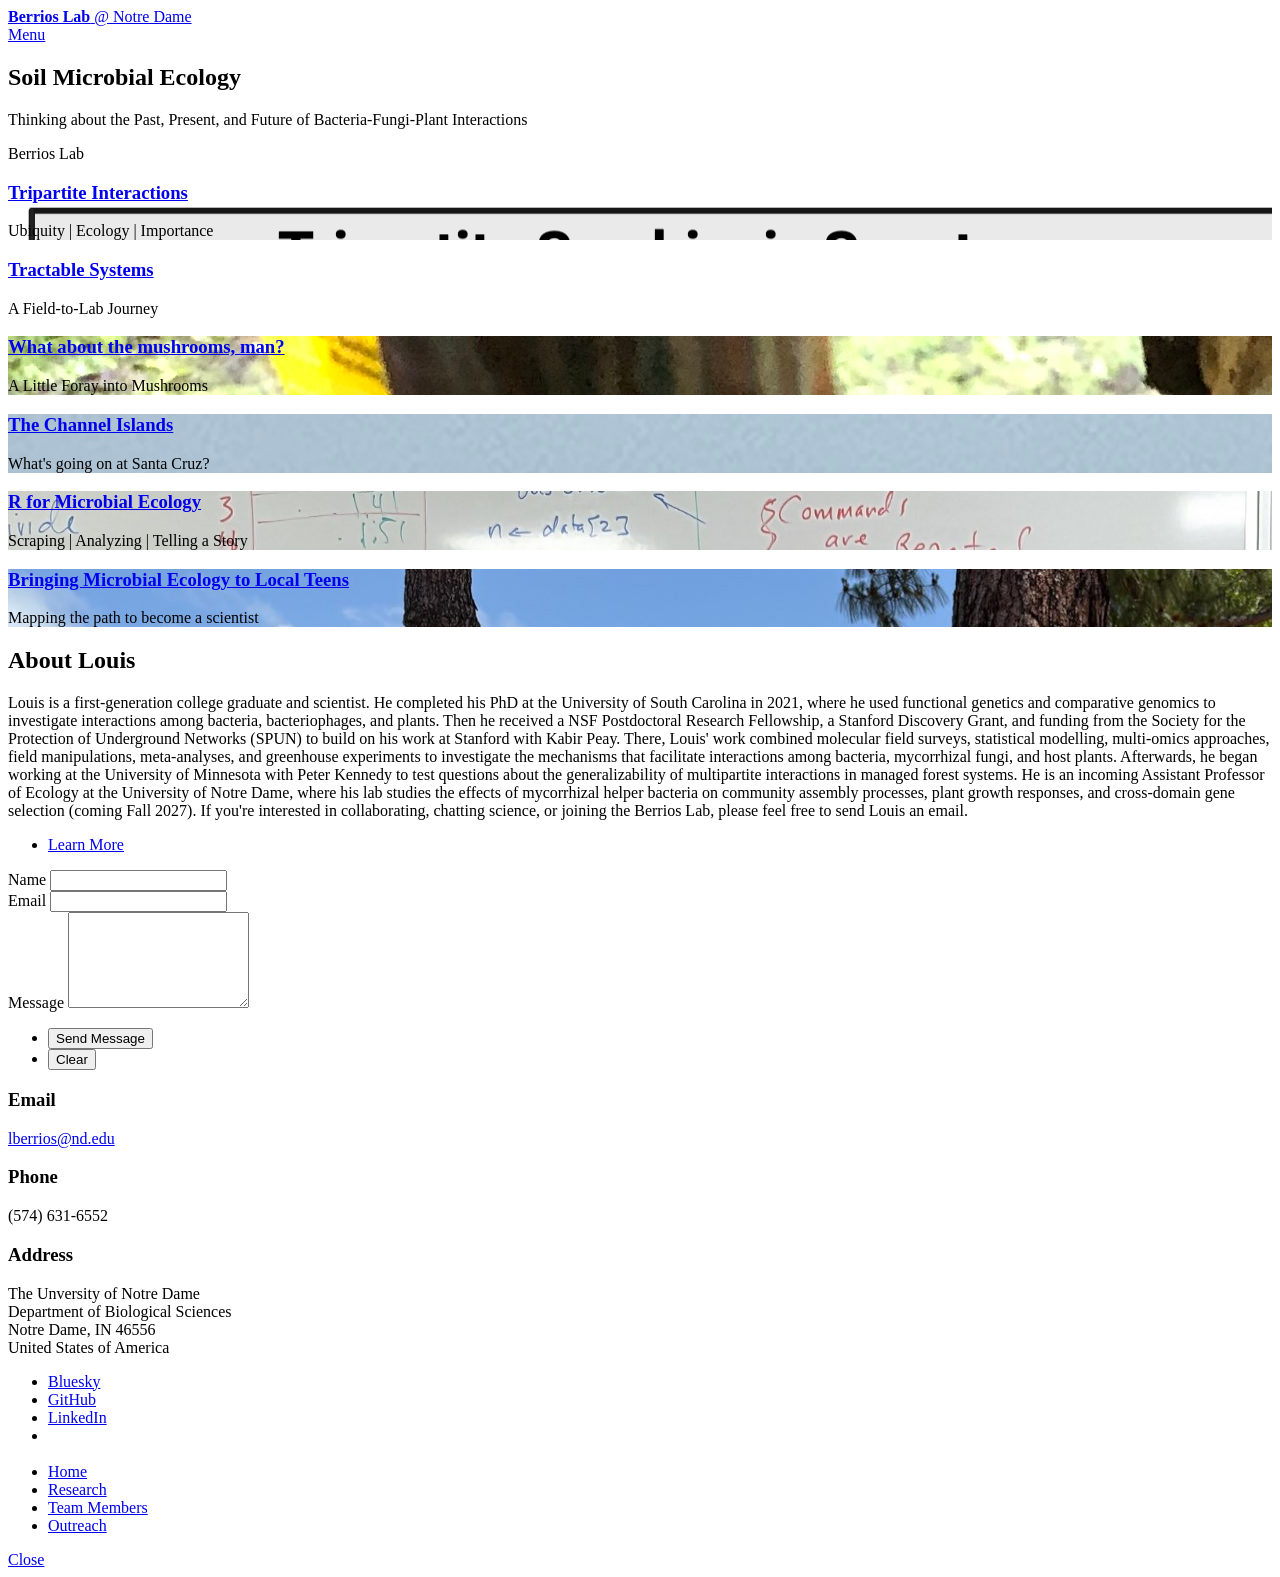
==== commit 32b5ec78: "Update Google Scholar image styles in index.html" ====
--- a/index.html
+++ b/index.html
@@ -224,8 +224,9 @@
    <li>
     <a href="https://scholar.google.com/citations?user=UKVTgq8AAAAJ&hl=en&oi=ao">
         <img src="images/Google-Scholar.svg"
-             alt="Google Scholar"
-             style="width:1.25em;height:1.25em;vertical-align:middle;">
+     alt="Google Scholar"
+     style="width:1.25em;height:1.25em;vertical-align:middle;
+            filter: brightness(0) invert(1);">
     </a>
 </li>
 </ul>
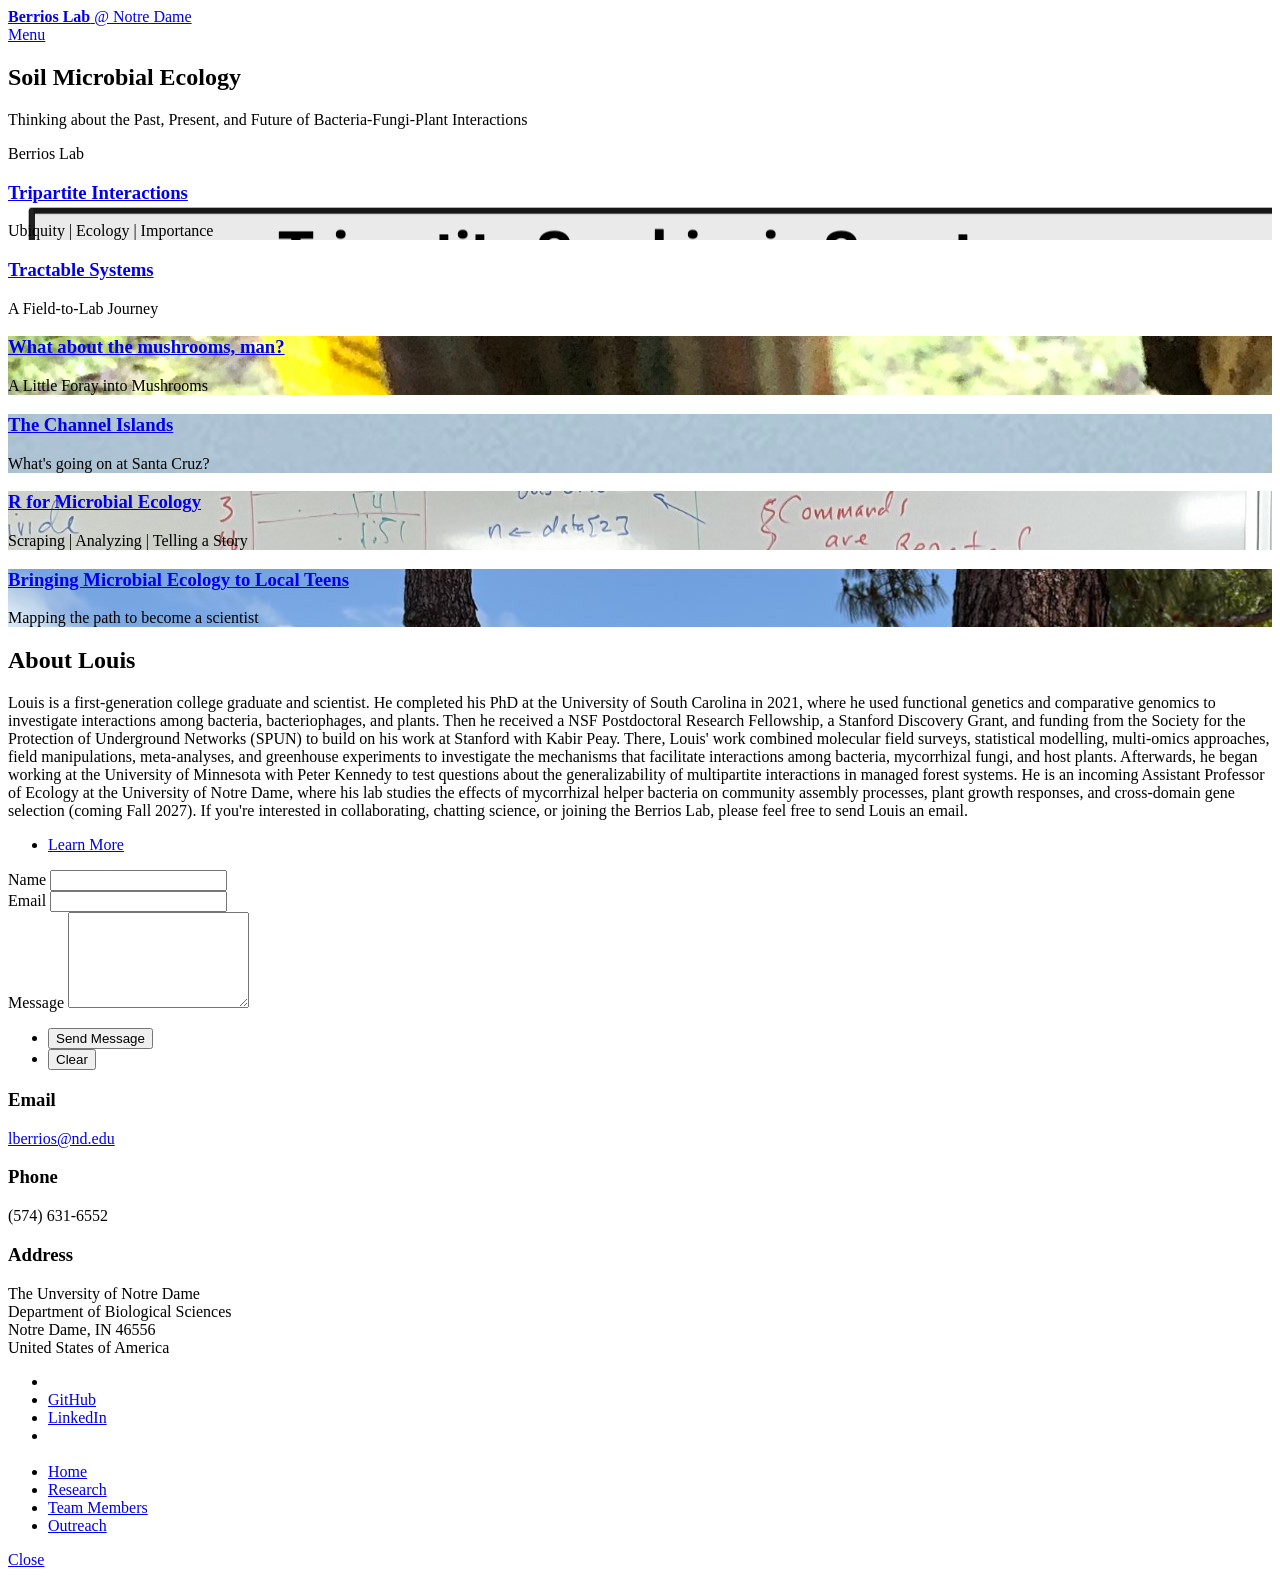
==== commit f06ade43: "Fix alt attribute for Bluesky logo image" ====
--- a/index.html
+++ b/index.html
@@ -202,8 +202,8 @@
 							<ul class="icons">
     <li>
         <a href="https://bsky.app/profile/louberrios.bsky.social"
-           class="icon brands alt fa-bluesky">
-            <span class="label">Bluesky</span>
+           <img src="images/bluesky-social-logo.png"
+			alt="BlueSky"
         </a>
     </li>
 
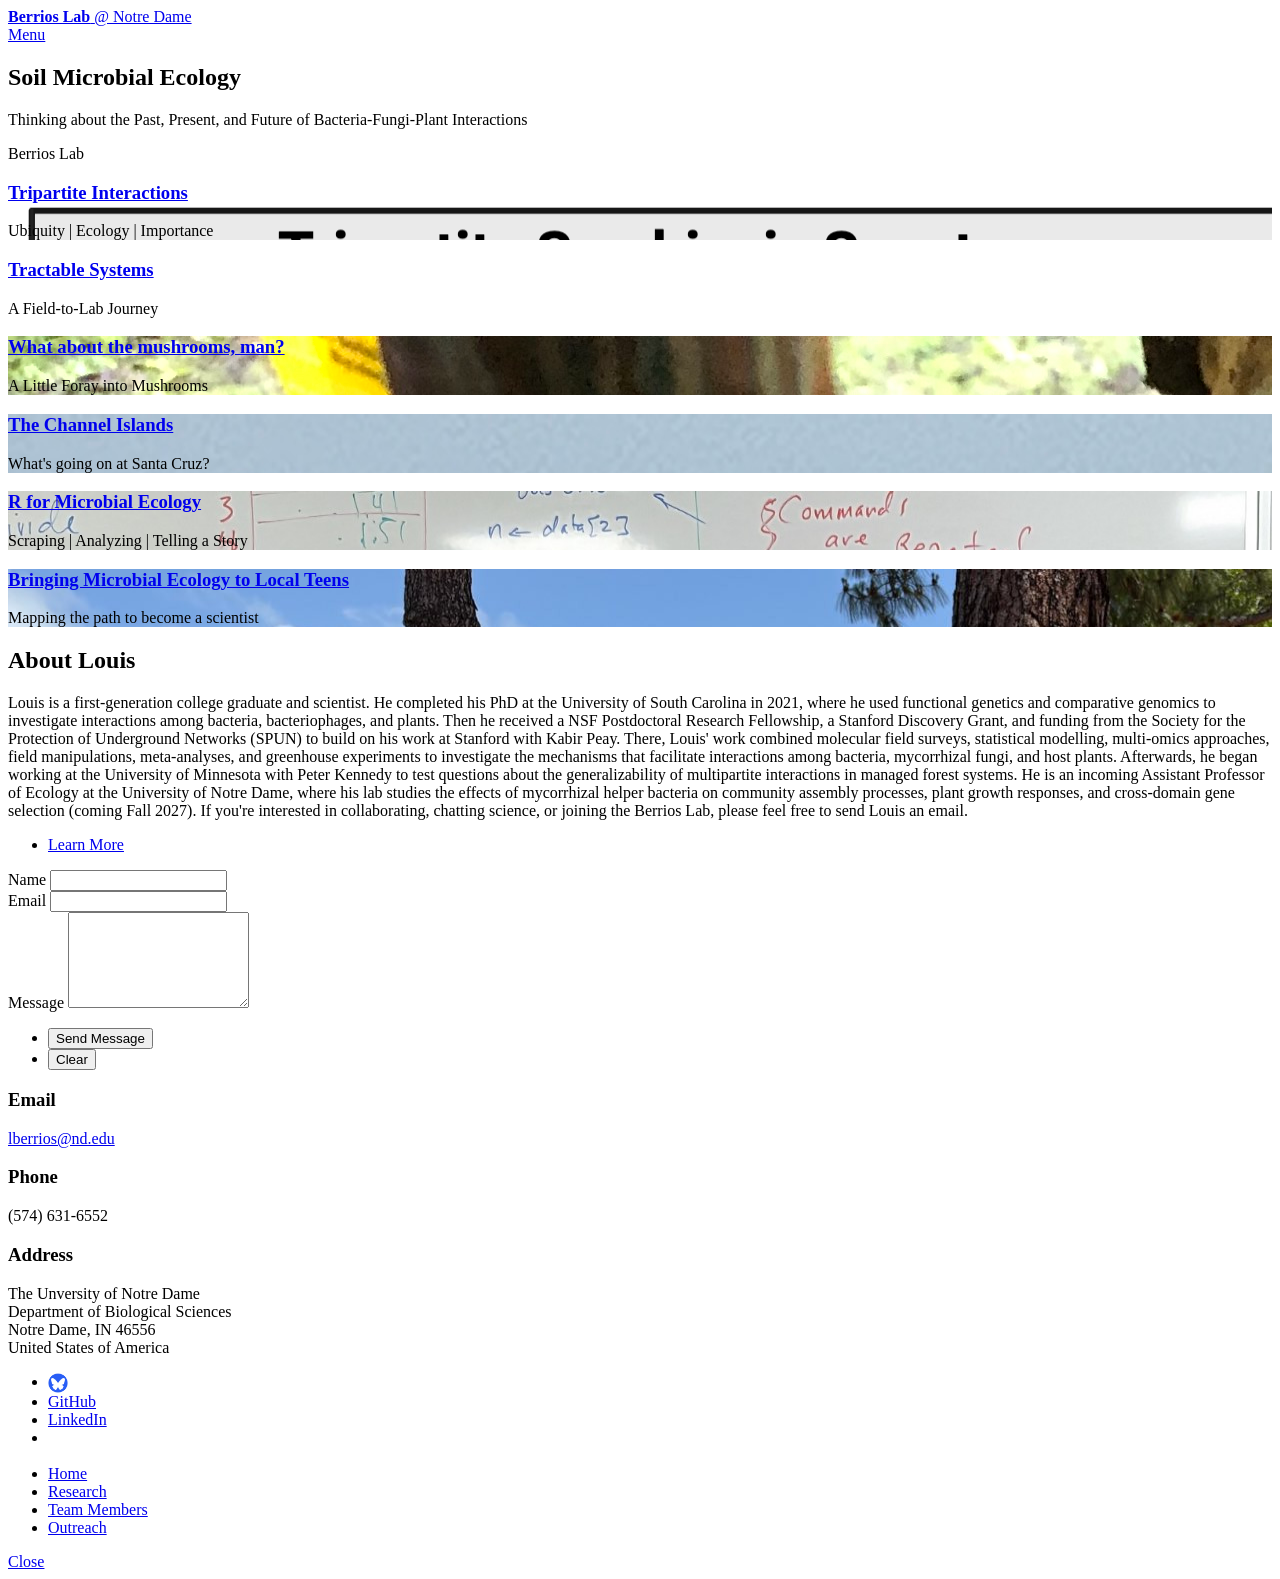
==== commit 060969d3: "Add Bluesky profile link to footer Added a link to Bluesky profile in the footer." ====
--- a/index.html
+++ b/index.html
@@ -200,13 +200,14 @@
 					<footer id="footer">
 						<div class="inner">
 							<ul class="icons">
-    <li>
-        <a href="https://bsky.app/profile/louberrios.bsky.social"
-           <img src="images/bluesky-social-logo.png"
-			alt="BlueSky"
-        </a>
-    </li>
-
+   <li>
+    <a href="https://bsky.app/profile/louberrios.bsky.social">
+        <img src="images/bluesky-social-logo.png"
+             alt="Bluesky"
+             style="width:1.25em;height:1.25em;vertical-align:middle;">
+    </a>
+</li>
+								
     <li>
         <a href="https://github.com/LouisBerrios"
            class="icon brands alt fa-github">
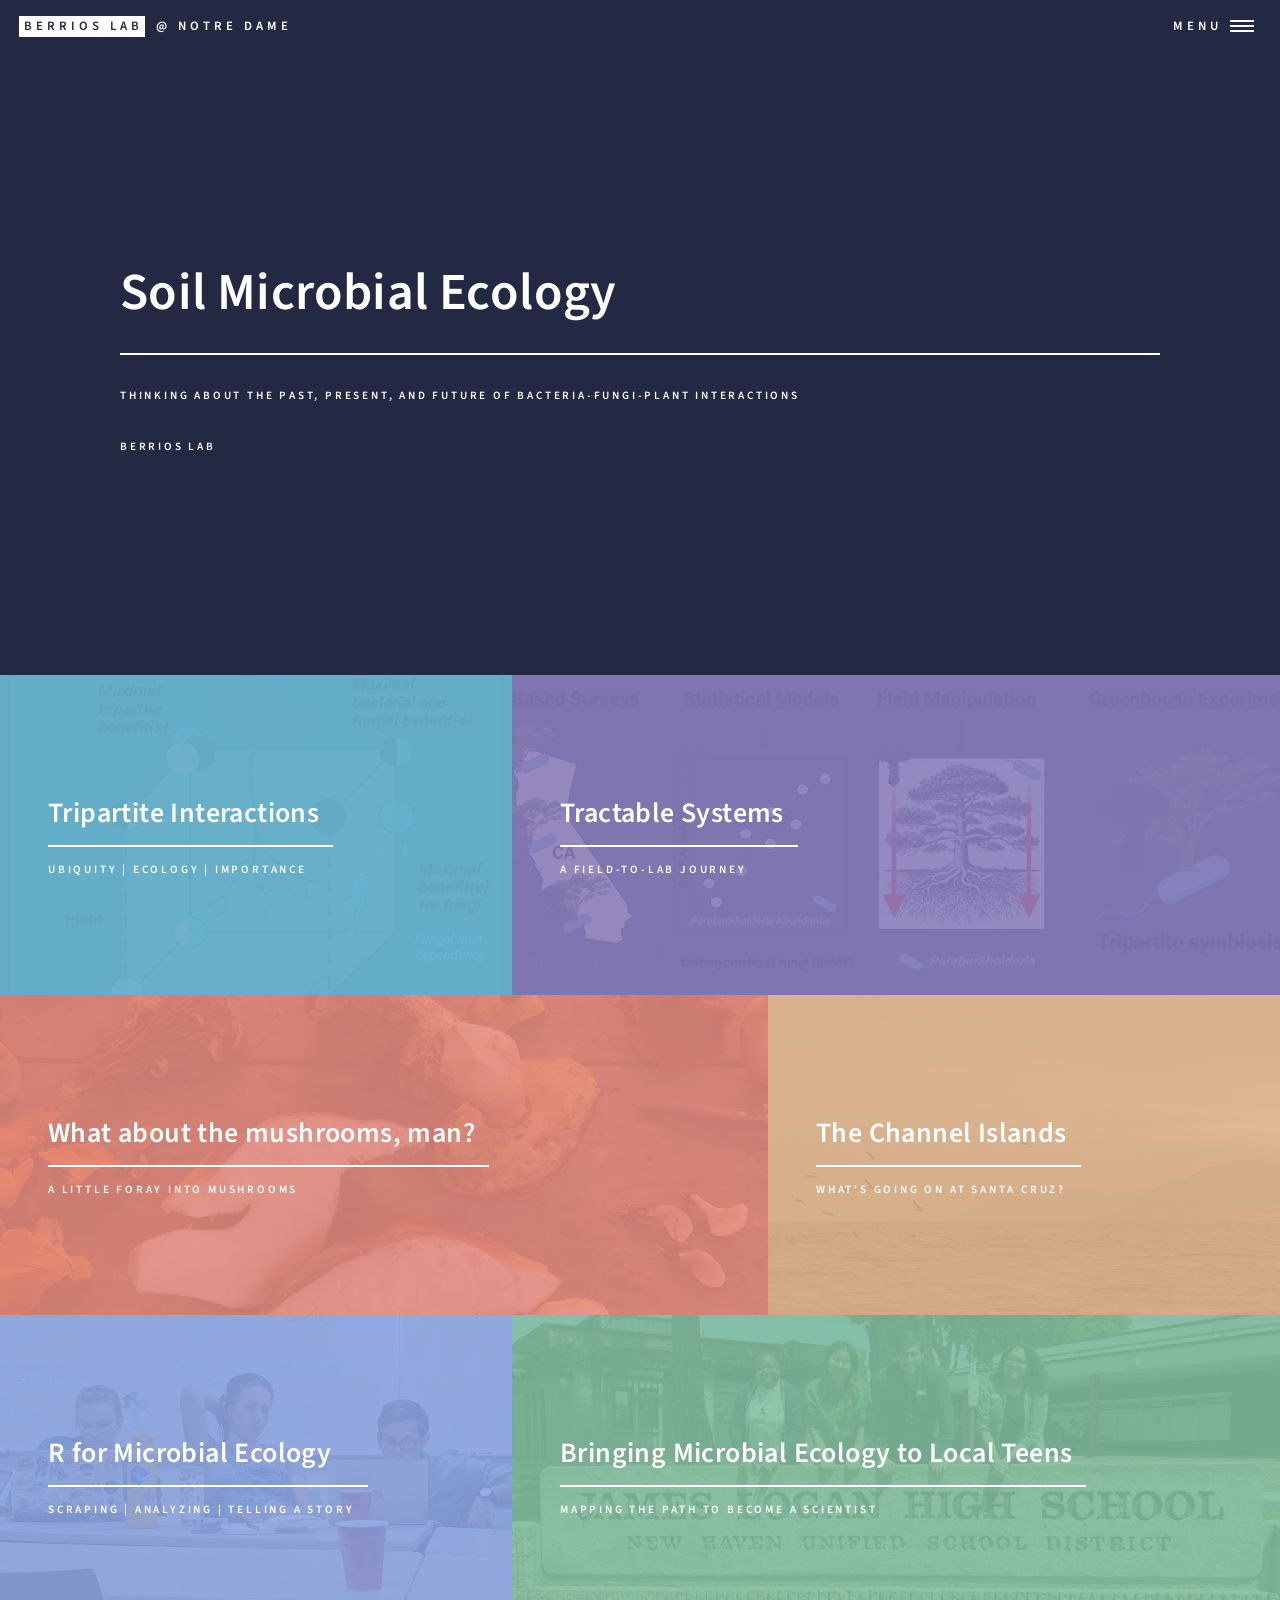
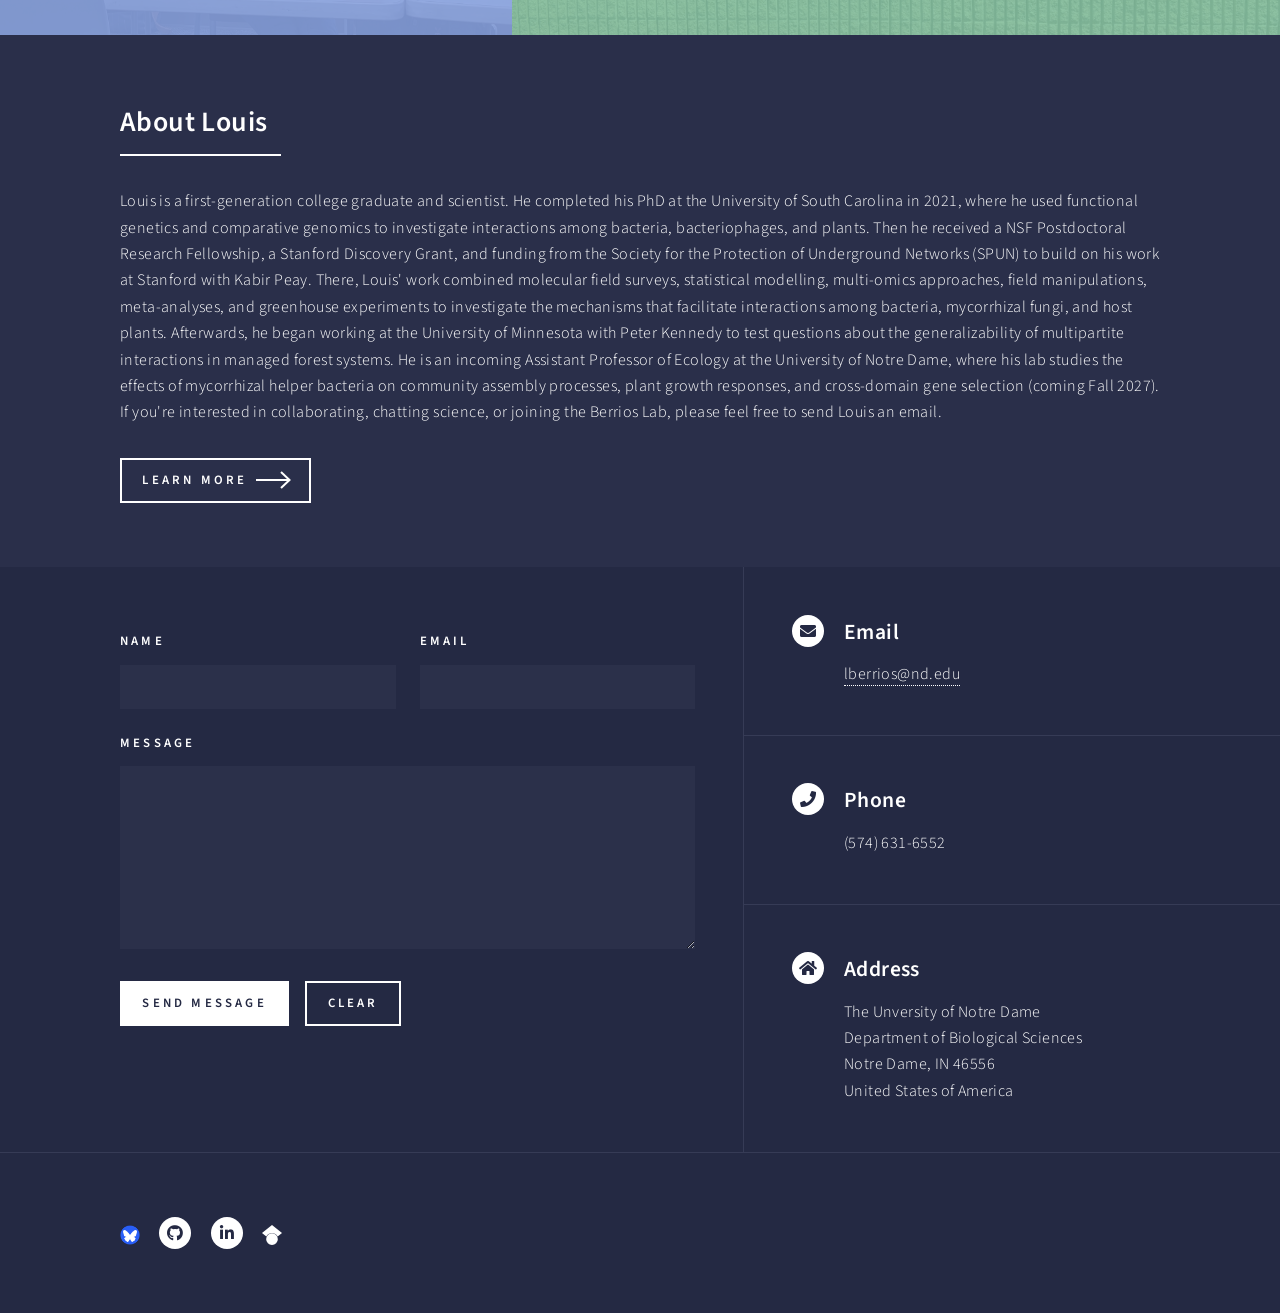
==== commit 40f02892: "Integrate Google Tag Manager in index.html Added Google Tag Manager script for tracking." ====
--- a/index.html
+++ b/index.html
@@ -13,6 +13,15 @@
 		<link rel="icon" type="image/png" href="favicon.png?" />
 		<link rel="stylesheet" href="https://cdn.jsdelivr.net/gh/jpswalsh/academicons@1/css/academicons.min.css">
 		<noscript><link rel="stylesheet" href="assets/css/noscript.css" /></noscript>
+		<!-- Google tag (gtag.js) -->
+<script async src="https://www.googletagmanager.com/gtag/js?id=G-B6QZL0JQWZ"></script>
+<script>
+  window.dataLayer = window.dataLayer || [];
+  function gtag(){dataLayer.push(arguments);}
+  gtag('js', new Date());
+
+  gtag('config', 'G-B6QZL0JQWZ');
+</script>
 	</head>
 	<body class="is-preload">
 
@@ -201,7 +210,7 @@
 						<div class="inner">
 							<ul class="icons">
    <li>
-    <a href="https://bsky.app/profile/louberrios.bsky.social">
+    <a href="https://bsky.app/profile/louberrios.bsky.social" class="image-icon">
         <img src="images/bluesky-social-logo.png"
              alt="Bluesky"
              style="width:1.25em;height:1.25em;vertical-align:middle;">
@@ -223,7 +232,7 @@
     </li>
 
    <li>
-    <a href="https://scholar.google.com/citations?user=UKVTgq8AAAAJ&hl=en&oi=ao">
+    <a href="https://scholar.google.com/citations?user=UKVTgq8AAAAJ&hl=en&oi=ao" class="image-icon">
         <img src="images/Google-Scholar.svg"
      alt="Google Scholar"
      style="width:1.25em;height:1.25em;vertical-align:middle;
--- a/assets/css/main.css
+++ b/assets/css/main.css
@@ -3949,4 +3949,13 @@
 			transform: none;
 			opacity: 1;
 			visibility: visible;
-		}+		}
+
+.image-icon {
+    border-bottom: none !important;
+    text-decoration: none;
+}
+
+.image-icon:hover {
+    border-bottom: none !important;
+}
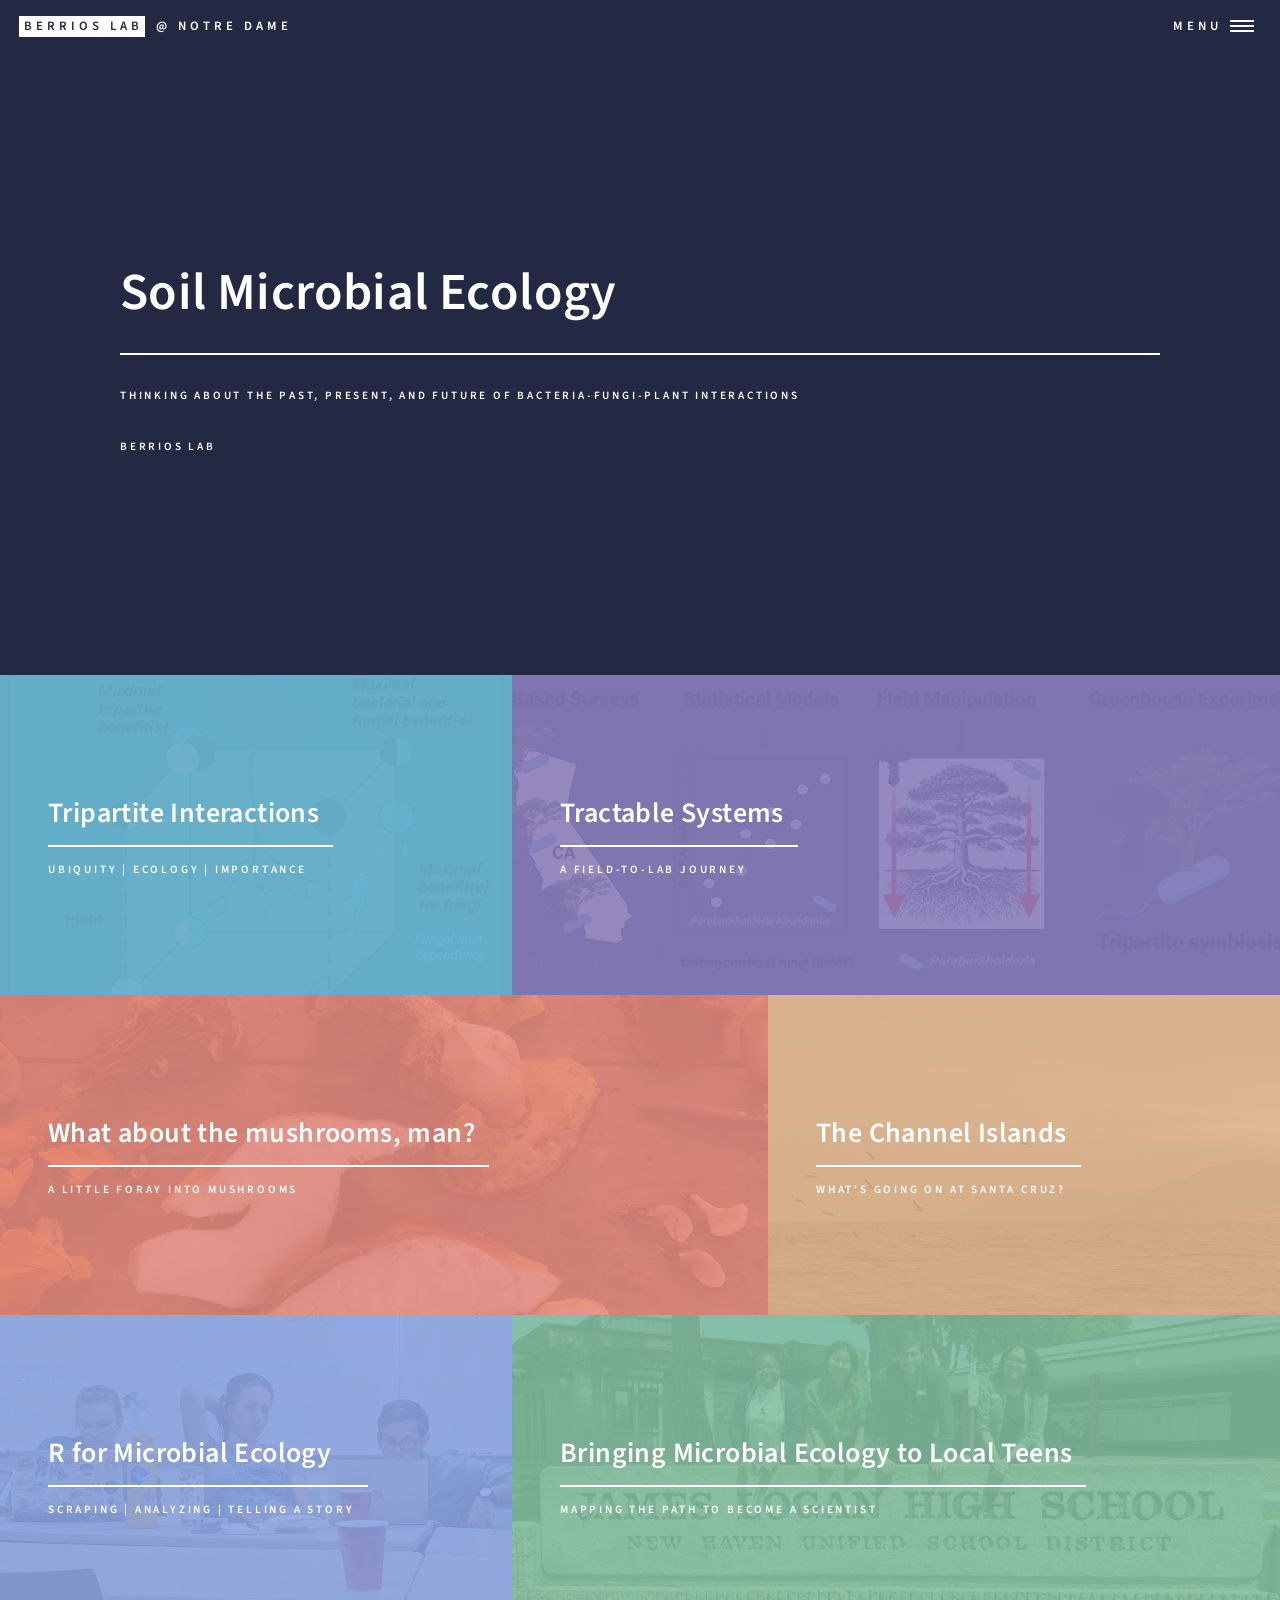
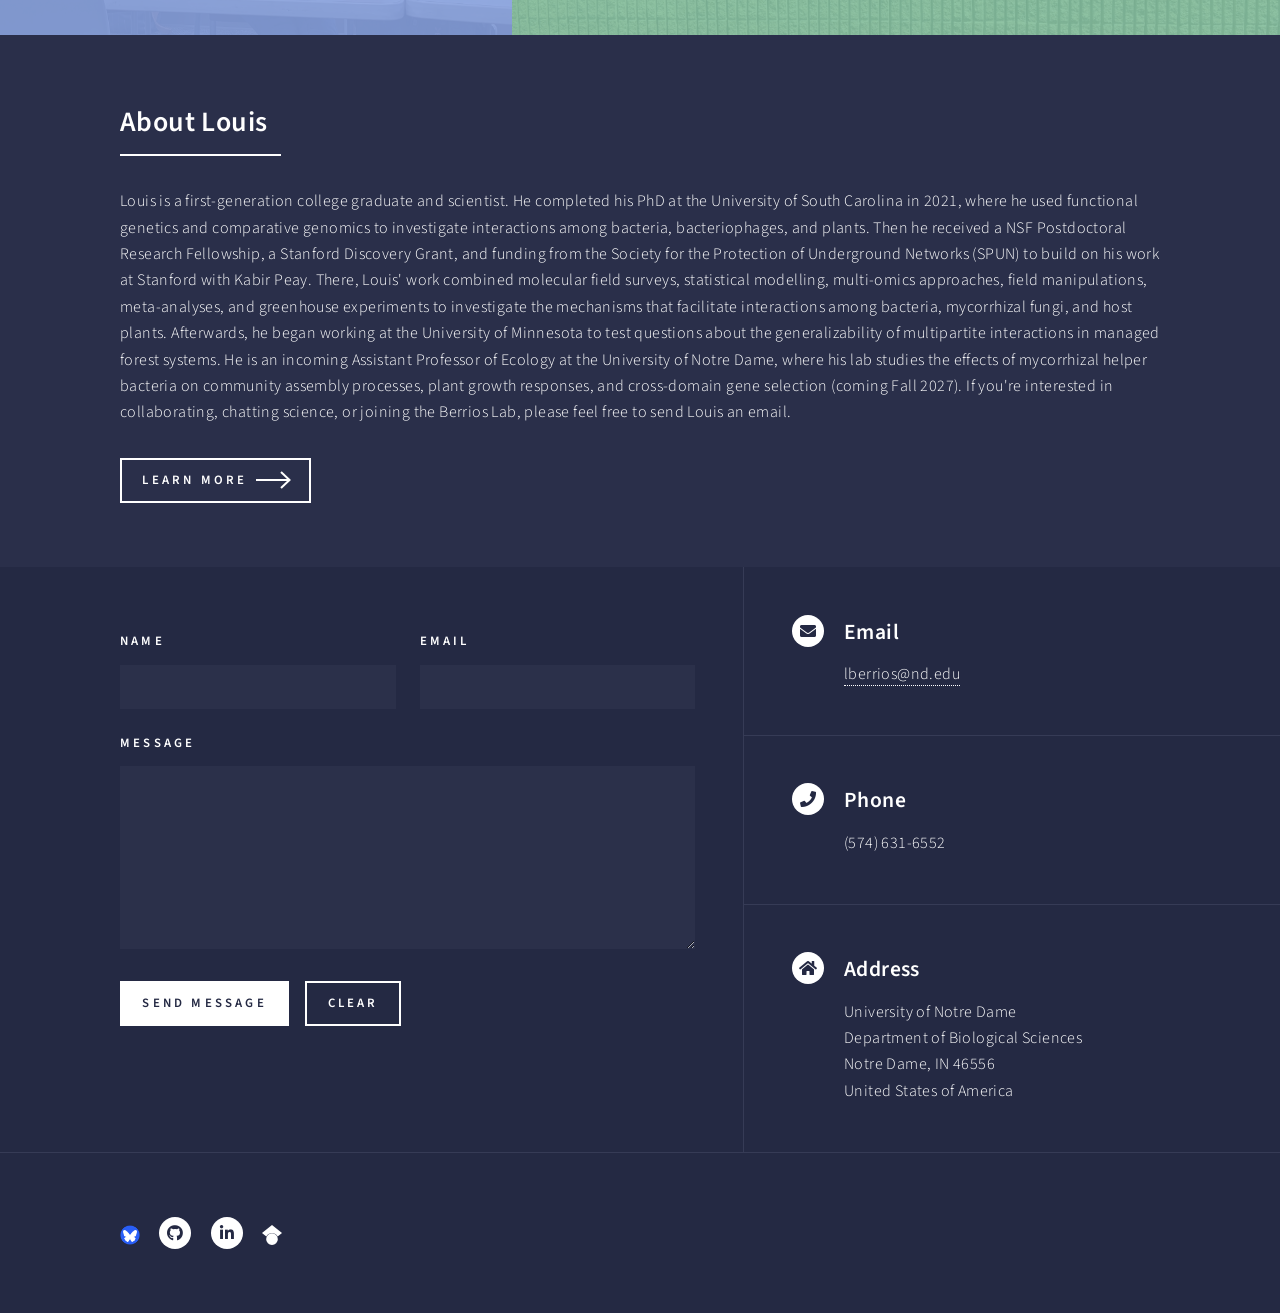
==== commit 09cdb5b7: "Fix typos in index.html" ====
--- a/index.html
+++ b/index.html
@@ -139,7 +139,7 @@
 										He completed his PhD at the University of South Carolina in 2021, where he used functional genetics and comparative genomics to investigate interactions among bacteria, bacteriophages, and plants. 
 										Then he received a NSF Postdoctoral Research Fellowship, a Stanford Discovery Grant, and funding from the Society for the Protection of Underground Networks (SPUN)
 										to build on his work at Stanford with Kabir Peay. There, Louis' work combined molecular field surveys, statistical modelling, multi-omics approaches, field manipulations, meta-analyses, and greenhouse experiments to
-									    investigate the mechanisms that facilitate interactions among bacteria, mycorrhizal fungi, and host plants. Afterwards, he began working at the University of Minnesota with Peter Kennedy to test questions about the generalizability of multipartite interactions in managed forest systems.
+									    investigate the mechanisms that facilitate interactions among bacteria, mycorrhizal fungi, and host plants. Afterwards, he began working at the University of Minnesota to test questions about the generalizability of multipartite interactions in managed forest systems.
 										He is an incoming Assistant Professor of Ecology at the University of Notre Dame, where his lab studies the effects of mycorrhizal helper bacteria on community assembly processes, plant growth responses, and cross-domain gene selection (coming Fall 2027). If you're interested in collaborating, chatting science, or joining the Berrios Lab,
 										please feel free to send Louis an email. </p>
 									<ul class="actions">
@@ -195,7 +195,7 @@
 										<span class="icon solid alt fa-home"></span>
 										<h3>Address</h3>
 										<span>
-										The Unversity of Notre Dame<br />
+										University of Notre Dame<br />
 									    Department of Biological Sciences<br /> 
 										Notre Dame, IN 46556<br />
 										United States of America</span>
